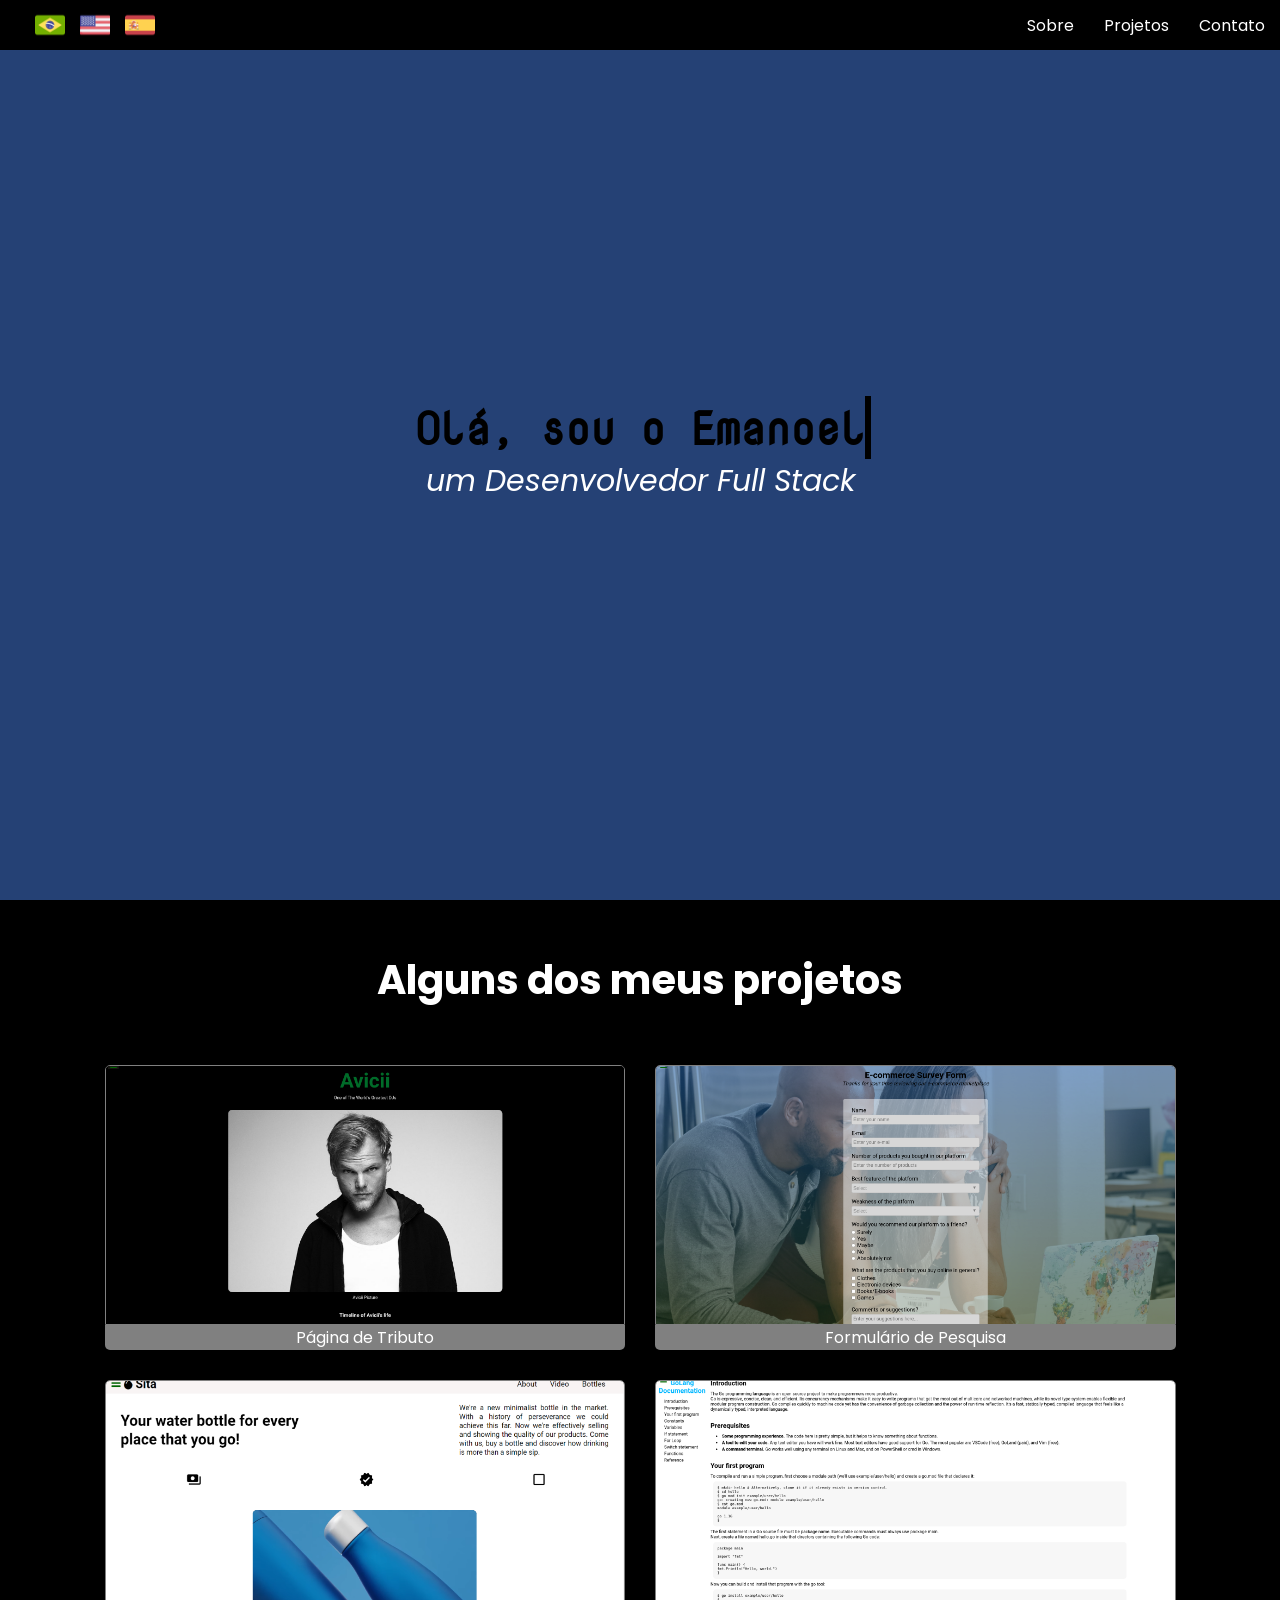
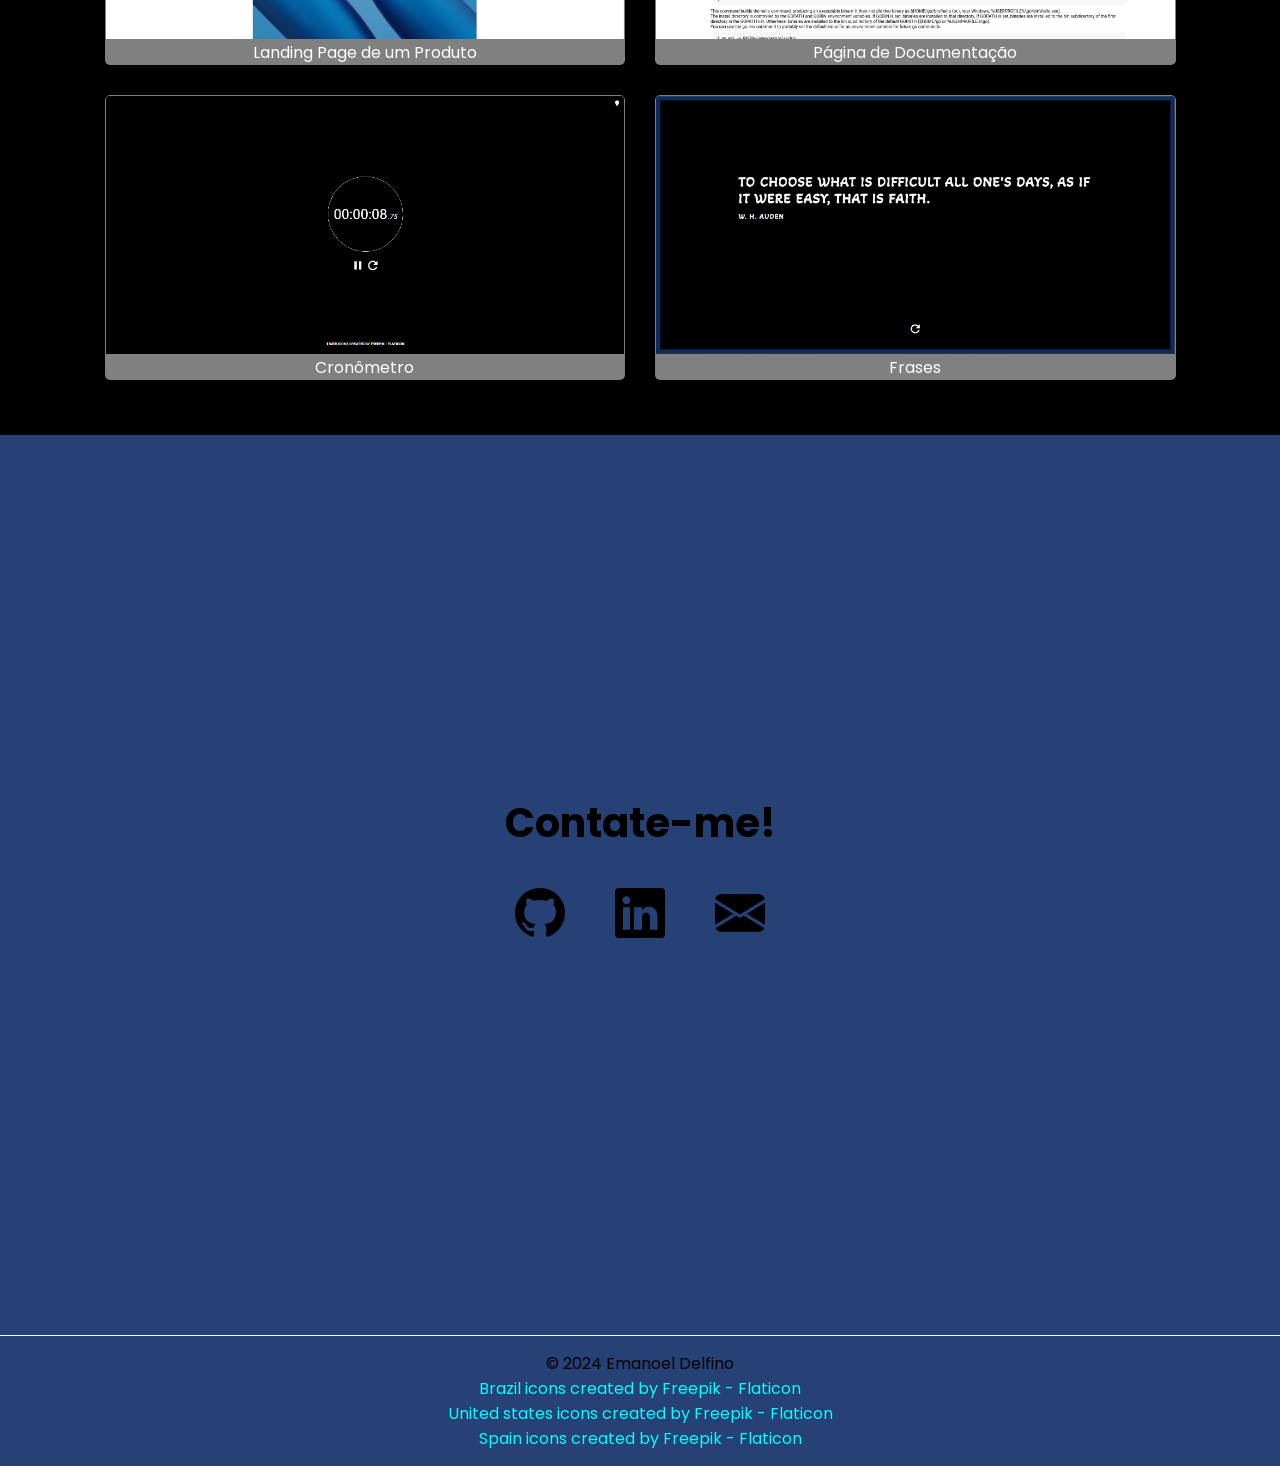
==== index.html @ acb4b8ce "feat: hamburguer menu for mobile devices" ====
<!DOCTYPE html>
<html lang="pt">
  <head>
    <meta charset="UTF-8" />
    <meta http-equiv="X-UA-Compatible" content="IE=edge" />
    <meta name="viewport" content="width=device-width, initial-scale=1.0" />
    <title>Emanoel Delfino | Desenvolvedor FullStack</title>
    <link rel="shortcut icon" href="./images/icons8-e-50.png" type="image/x-icon">
    <link rel="stylesheet" href="https://cdn.jsdelivr.net/npm/bootstrap-icons@1.8.1/font/bootstrap-icons.css">
    <link rel="stylesheet" href="./style.css" />
    <!-- Global site tag (gtag.js) - Google Analytics -->
    <script async src="https://www.googletagmanager.com/gtag/js?id=G-9L5K4QWHG5"></script>
    <script>
      window.dataLayer = window.dataLayer || [];
      function gtag(){dataLayer.push(arguments);}
      gtag('js', new Date());

      gtag('config', 'G-9L5K4QWHG5');
    </script>
  </head>
  <body>
    <header>
      <div class="languages">
        <div class="flags">
          <img src="./images/brazil.png" alt="brazilian flag" class="flag br-flag" />
          <img src="./images/united-states.png" alt="united states flag" class="flag us-flag" />
          <img src="./images/spain.png" alt="spain flag" class="flag es-flag" />
        </div>
      </div>
      <nav id="navbar">
        <div class="hamburger-menu">
          &#9776;
        </div>
        <ul class="nav-links">
          <li><a href="#about"></a></li>
          <li><a href="#projects"></a></li>
          <li><a href="#contact"></a></li>
        </ul>
      </nav>
    </header>
    <main>
      <section id="about">
        <h1></h1>
        <h2></h2>
      </section>
      <section id="projects">
        <h2 class="projects-section-header"></h2>
        <div class="projects-grid">
          <div class="project-tile">
            <a
              href="https://emanoeldelfino.github.io/avicii-tribute-page"
              target="_blank"
            >
              <img src="./images/tribute-page.png" alt="Avicii Tribute Page Project" />
              <p></p>
            </a>
          </div>
          <div class="project-tile">
            <a
              href="https://emanoeldelfino.github.io/e-commerce-survey"
              target="_blank"
            >
              <img src="./images/survey-form.png" alt="Survey Form Project" />
              <p></p>
            </a>
          </div>
          <div class="project-tile">
            <a
              href="https://emanoeldelfino.github.io/sita-landing-page"
              target="_blank"
            >
              <img
                src="./images/product-landing-page.png"
                alt="Product Landing Page Project"
              />
              <p></p>
            </a>
          </div>
          <div class="project-tile">
            <a
              href="https://emanoeldelfino.github.io/go-docs"
              target="_blank"
            >
              <img
                src="./images/documentation-page.png"
                alt="Documentation Page Project"
              />
              <p></p>
            </a>
          </div>
          <div class="project-tile">
            <a
              href="https://emanoeldelfino.github.io/stopwatch"
              target="_blank"
            >
              <img src="./images/stopwatch.png" alt="Stopwatch Project" />
              <p></p>
            </a>
          </div>
          <div class="project-tile">
            <a
              href="https://emanoeldelfino.github.io/quotes"
              target="_blank"
            >
              <img src="./images/quotes.png" alt="Quotes Project" />
              <p></p>
            </a>
          </div>
        </div>
      </section>
      <section id="contact">
        <h2></h2>
        <ul>
          <li>
            <a
              id="profile-link"
              href="https://github.com/emanoeldelfino"
              target="_blank"
              ><i class="bi bi-github"></i></a
            >
          </li>
          <li>
            <a
              href="https://www.linkedin.com/in/emanoeldelfino"
              target="_blank"
            >
            <i class="bi bi-linkedin"></i></a
            >
          </li>
          <li>
            <a href="mailto:emanoeldelfno@gmail.com">
              <i class="bi bi-envelope-fill fa"></i></a
            >
          </li>
        </ul>
      </section>
    </main>
    <footer>
      <p>&copy; 2024 Emanoel Delfino</p>
      <a href="https://www.flaticon.com/free-icons/brazil" title="brazil icons">Brazil icons created by Freepik - Flaticon</a>
      <a href="https://www.flaticon.com/free-icons/united-states" title="united states icons">United states icons created by Freepik - Flaticon</a>
      <a href="https://www.flaticon.com/free-icons/spain" title="spain icons">Spain icons created by Freepik - Flaticon</a>
    </footer>
    <script src="./app.js"></script>
  </body>
</html>
---- style.css ----
@import url('https://fonts.googleapis.com/css2?family=Nova+Mono&family=Poppins:wght@400;700&display=swap');

:root {
  --gray: rgb(37, 65, 117);
  --typewriterSpeed: 4s;
  --typewriterChars: 0;
}

* {
  margin: 0;
  padding: 0;
  box-sizing: border-box;
}

html {
  scroll-behavior: smooth;
}

body {
  font-family: 'Poppins', sans-serif;
}

a {
  text-decoration: none;
}

header {
  position: fixed;
  z-index: 999;
  width: 100%;
  height: 50px;
  display: flex;
  justify-content: space-between;
  background-color: black;
  color: white;
}

nav {
  width: 100%;
  height: 50px;
  display: flex;
  align-items: center;
  justify-content: end;
  
}

section {
  min-height: 100vh;
  display: flex;
  align-items: center;
}

footer {
  bottom: 0;
  width: 100%;
  padding: 15px 20px;
  display: flex;
  flex-direction: column;
  justify-content: center;
  align-items: center;
  background-color: var(--gray);
  border-top: 1px solid white;
}

footer p {
  text-align: center;
}

ul li {
  list-style-type: none;
}

nav ul {
  display: flex;
  height: 100%;
}

nav ul li {
  height: 100%;
  display: flex;
}

nav ul li a {
  color: rgb(255, 255, 255);
  height: 100%;
  padding: 0 15px;
  display: flex;
  align-items: center;
}

footer a {
  color: cyan;
}

.flags {
  display: flex;
  align-items: center;
  justify-content: center;
  gap: 15px;
  margin-left: 10px;
}

.flag {
  height: 15px;
  cursor: pointer;
  height: 30px;
  width: auto;
}

.flag:hover {
  filter: brightness(.6);
}

.languages {
  display: flex;
  align-items: center;
  justify-content: center;
  margin: 0 25px;
}

#about {
  height: 100vh;
}

#about, #contact {
  background-color: var(--gray);
}

#projects {
  background-color: black;
  display: flex;
  flex-direction: column;
  align-items: center;
  padding: 50px 15px;
}

#about {
  display: flex;
  justify-content: center;
  flex-direction: column;
}

#about h1 {
  font-family: 'Nova Mono', monospace;
  position: relative;
  font-size: 45px;
  width: max-content;
}

#about h1::before, #about h1::after {
  content: '';
  position: absolute;
  top: 0;
  right: 0;
  bottom: 0;
  left: 0;
}

h1::before {
  background: var(--gray);
  animation: typewriter var(--typewriterSpeed) steps(var(--typewriterChars)) 1s forwards;
}

h1::after {
  width: .125em;
  background: black;
  animation: typewriter var(--typewriterSpeed) steps(var(--typewriterChars)) 1s forwards, blink 750ms steps(var(--typewriterChars)) infinite;
}

#about h2 {
  font-size: 30px;
  color: rgb(255, 255, 255);
  font-style: italic;
  font-weight: 400;
  opacity: 0;
  transform: translateY(3rem);
  animation: fadeInUp 2s ease calc(var(--typewriterSpeed) + 2s) forwards;
}

@keyframes typewriter {
  to {
    left: 100%;
  }
}

@keyframes blink {
  25% {
    opacity: 0.5;
  }

  50% {
    opacity: 0;
  }

  75% {
    opacity: 0.5;
  }
}

@keyframes fadeInUp {
  to {
    opacity: 1;
    transform: translateY(0);
  }
}

.projects-section-header {
  color: white;
  margin-bottom: 50px;
}

.projects-section-header::before {
  content: '';
  width: 1000px;
  height: 50px;
  background-color: white;
  border-radius: 50%;
  position: relative;
  top: -25px;
}

nav#navbar ul li:hover {
  text-shadow:
    0 0 7px #fff,
    0 0 10px #fff,
    0 0 21px #fff;
  background-color: gray;
}

#contact ul {
  display: flex;
  flex-direction: row;
}

#contact ul li a i {
  font-size: 50px;
}

#contact ul li a:hover {
  color: white;
}

.projects-section-header, #contact h2 {
  font-size: 40px;
  text-align: center;
}

section#contact {
  display: flex;
  flex-direction: column;
  align-items: center;
  justify-content: center;
  padding: 65px 15px;
}

#contact ul li {
  margin: 25px;
}

#contact ul li a {
  color: black;
  display: flex;
  align-items: center;
  gap: 15px;
  font-size: 20px;
  transition: all 250ms ease-in-out;
}

.project-tile {
  border-radius: 5px;
  margin: 5px;
}

.project-tile a {
  text-decoration: none;
  color: white;
  display: flex;
  flex-direction: column;
}

.project-tile p {
  text-align: center;
  background-color: gray;
  border-radius: 0 0 5px 5px;
}

.project-tile a img {
  width: 500px;
  height: 260px;
  object-fit: cover;
  border: 1px solid gray;
  border-radius: 5px 5px 0 0;
}

.projects-grid {
  display: grid;
  grid-template-columns: 1fr 1fr 1fr;
  grid-gap: 20px;
}

.bi {
  font-size: 30px;
}

.hamburger-menu {
  font-size: 25px;
  cursor: pointer;
  color: white;
  padding: 15px;
  display: none;
}

@media (max-width: 1600px) {
  .projects-grid {
    grid-template-columns: 1fr 1fr;
  }

  #projects {
    height: 100%;
  }

  .project-tile a img {
    width: inherit;
  }
}

@media (max-width: 1150px) {
  .projects-grid {
    grid-template-columns: 1fr;
  }

  .project-tile {
    width: 450px;
  }
}

@media (max-width: 500px) {
  #about h1 {
    font-size: 30px;
  }

  #about h2, .projects-section-header, #contact h2 {
    font-size: 25px;
  }

  .projects-section-header {
    margin-bottom: 50px;
  }

  .project-tile {
    width: 300px;
  }

  .project-tile a img {
    height: 200px;
  }

  .hamburger-menu {
    display: block;
  }

  .nav-links {
    display: none;
  }

  nav ul {
    margin-top: 100px;
    position: absolute;
    flex-direction: column;
  }

  nav ul li {
    background-color: black;
    width: 100vw;
    display: flex;
    justify-content: center;
    padding: 10px 0;
  }

  nav#navbar {
    display: flex;
  }
}

@media (max-width: 325px) {
  ul li a {
    font-size: 15px;
  }

  #about h1 {
    font-size: 20px;
  }

  #about h2, .projects-section-header, #contact h2 {
    font-size: 15px;
  }

  .project-tile {
    width: 225px;
  }

  .project-tile a img {
    height: 200px;
  }
}
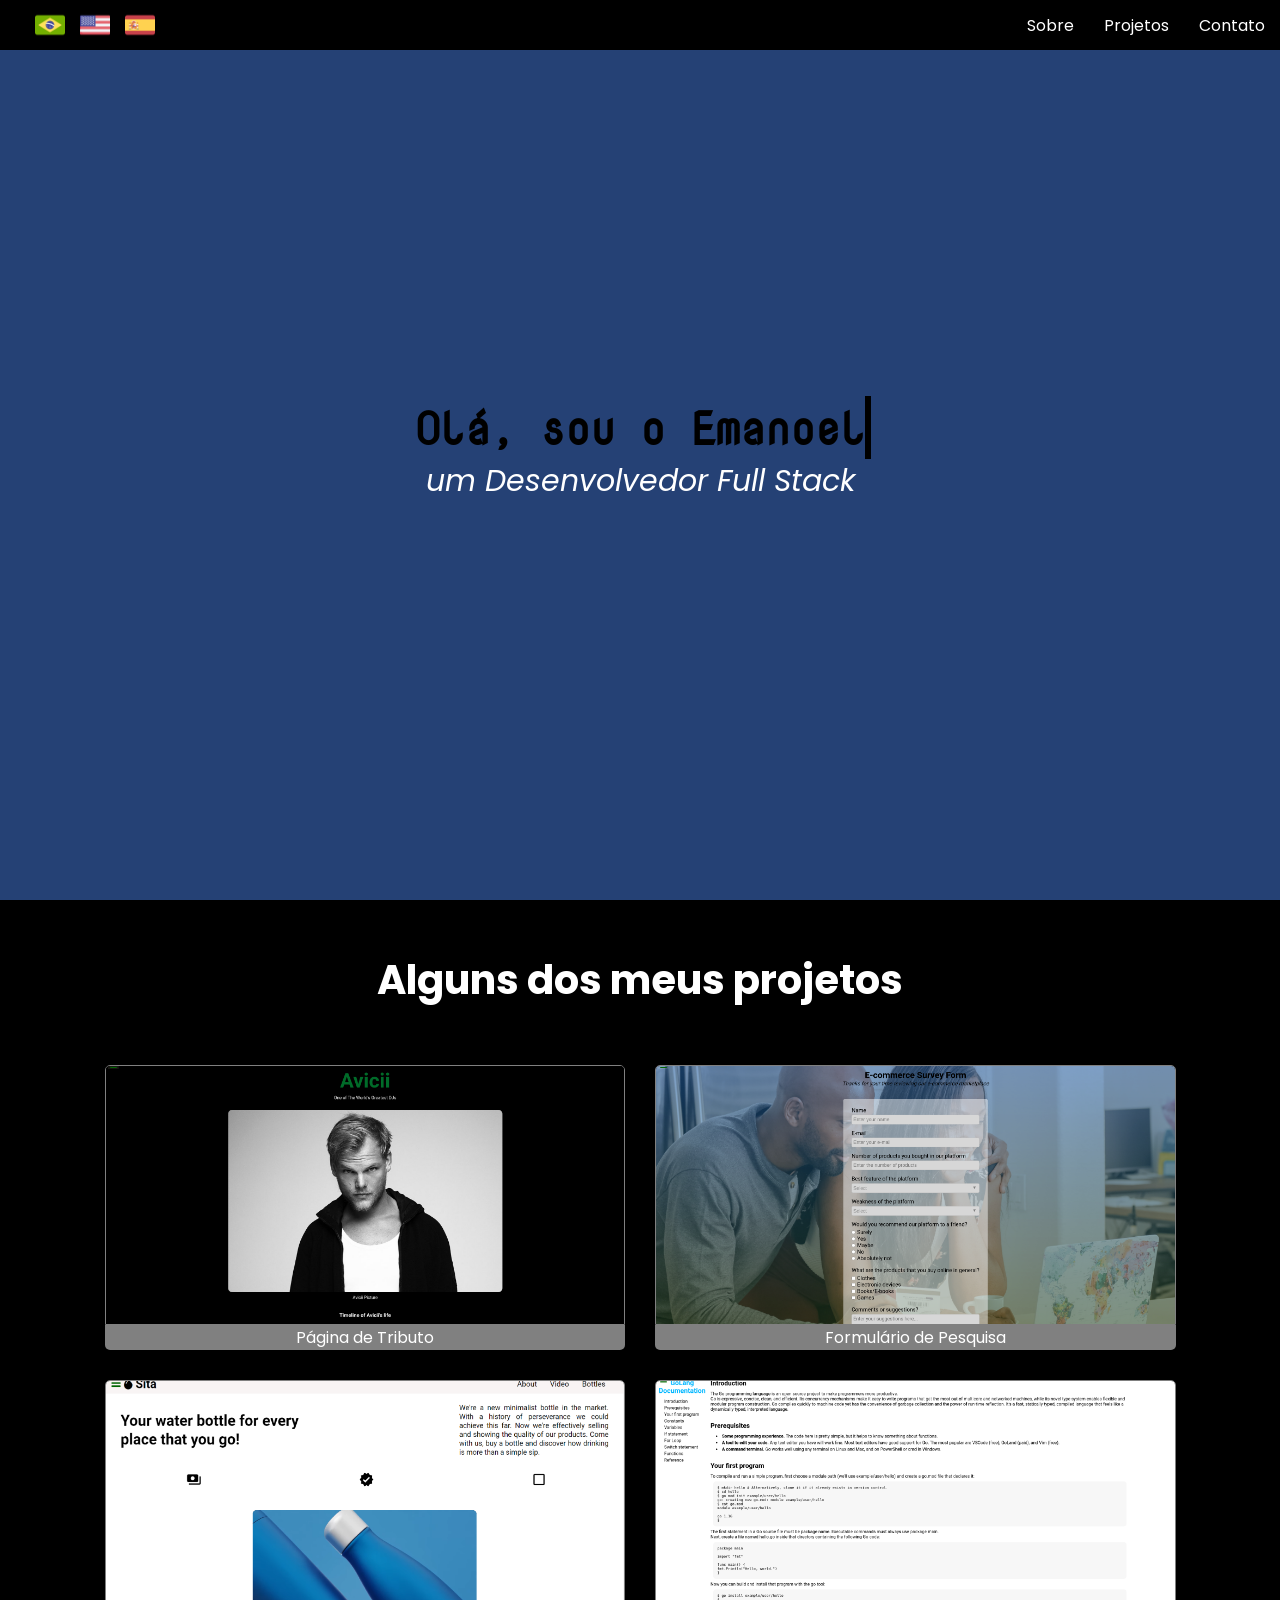
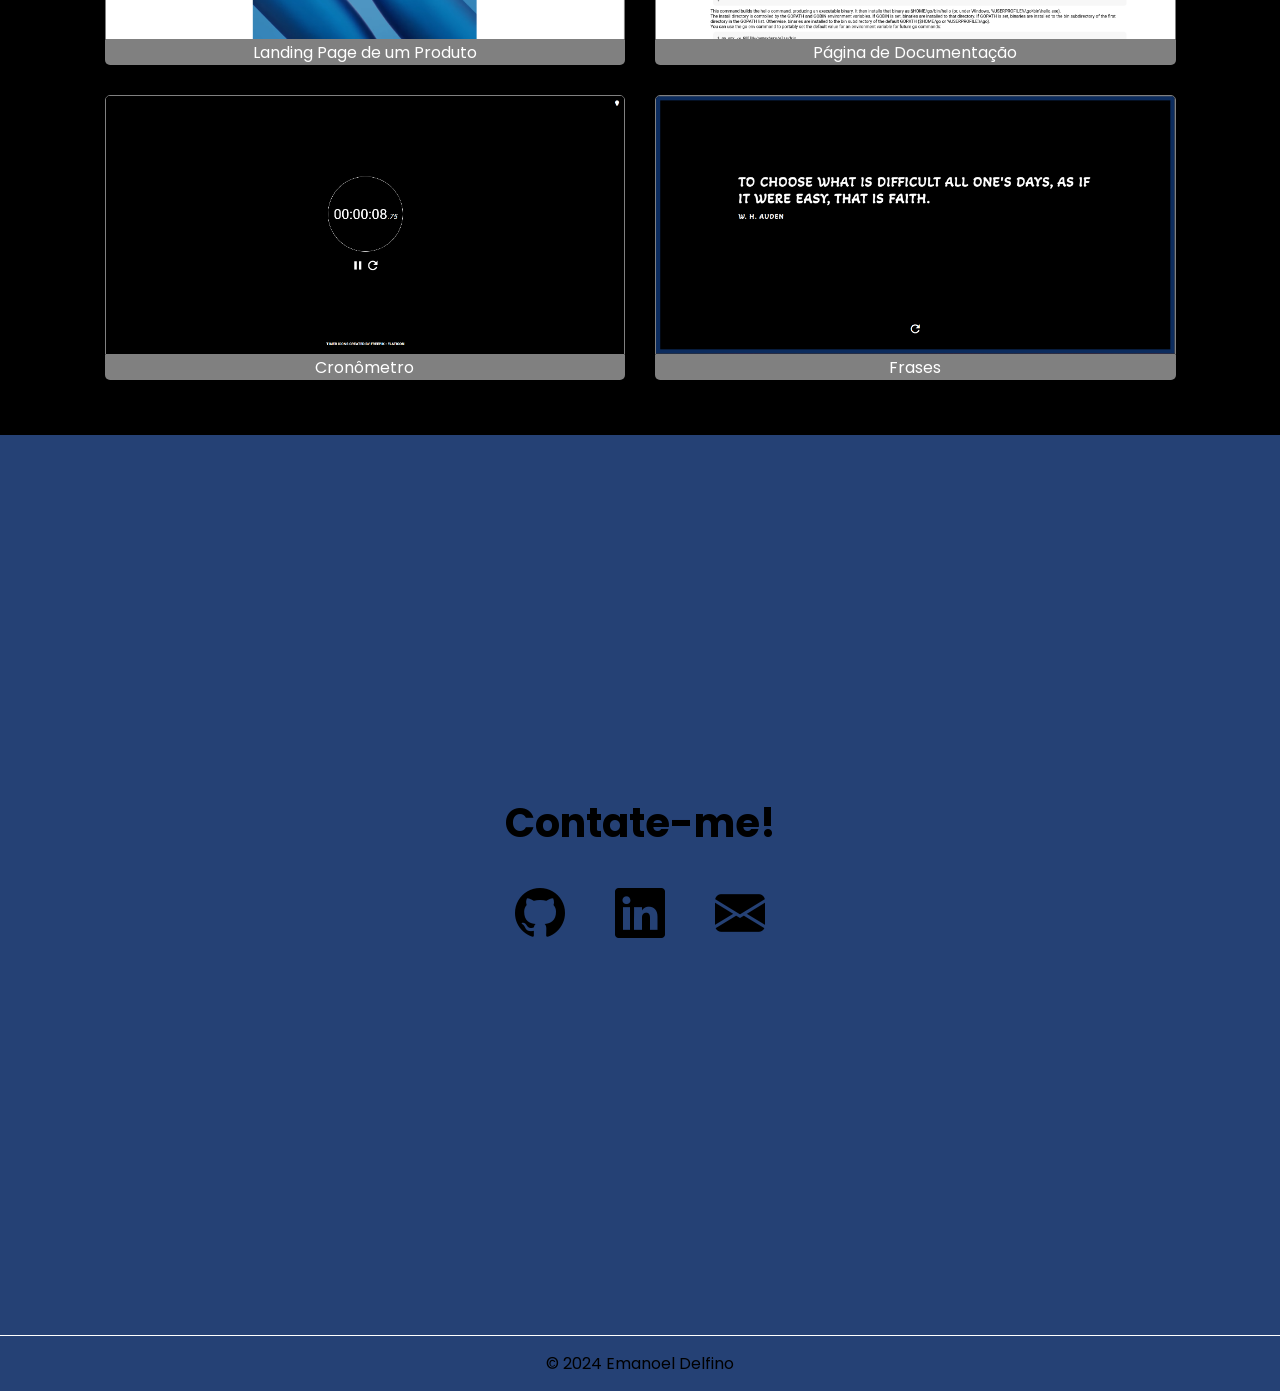
==== commit 6a3bd4e7: "feat: simplificando configuracao dos idiomas e usando hash location para entrar com idioma pre defin" ====
--- a/index.html
+++ b/index.html
@@ -4,7 +4,7 @@
     <meta charset="UTF-8" />
     <meta http-equiv="X-UA-Compatible" content="IE=edge" />
     <meta name="viewport" content="width=device-width, initial-scale=1.0" />
-    <title>Emanoel Delfino | Desenvolvedor FullStack</title>
+    <title>Emanoel Delfino | Desenvolvedor Full Stack</title>
     <link rel="shortcut icon" href="./images/icons8-e-50.png" type="image/x-icon">
     <link rel="stylesheet" href="https://cdn.jsdelivr.net/npm/bootstrap-icons@1.8.1/font/bootstrap-icons.css">
     <link rel="stylesheet" href="./style.css" />
@@ -137,9 +137,9 @@
     </main>
     <footer>
       <p>&copy; 2024 Emanoel Delfino</p>
-      <a href="https://www.flaticon.com/free-icons/brazil" title="brazil icons">Brazil icons created by Freepik - Flaticon</a>
+      <!-- <a href="https://www.flaticon.com/free-icons/brazil" title="brazil icons">Brazil icons created by Freepik - Flaticon</a>
       <a href="https://www.flaticon.com/free-icons/united-states" title="united states icons">United states icons created by Freepik - Flaticon</a>
-      <a href="https://www.flaticon.com/free-icons/spain" title="spain icons">Spain icons created by Freepik - Flaticon</a>
+      <a href="https://www.flaticon.com/free-icons/spain" title="spain icons">Spain icons created by Freepik - Flaticon</a> -->
     </footer>
     <script src="./app.js"></script>
   </body>
--- a/style.css
+++ b/style.css
@@ -369,12 +369,11 @@
     flex-direction: column;
   }
 
-  nav ul li {
+  nav ul li a {
     background-color: black;
-    width: 100vw;
     display: flex;
     justify-content: center;
-    padding: 10px 0;
+    width: 100vw;
   }
 
   nav#navbar {
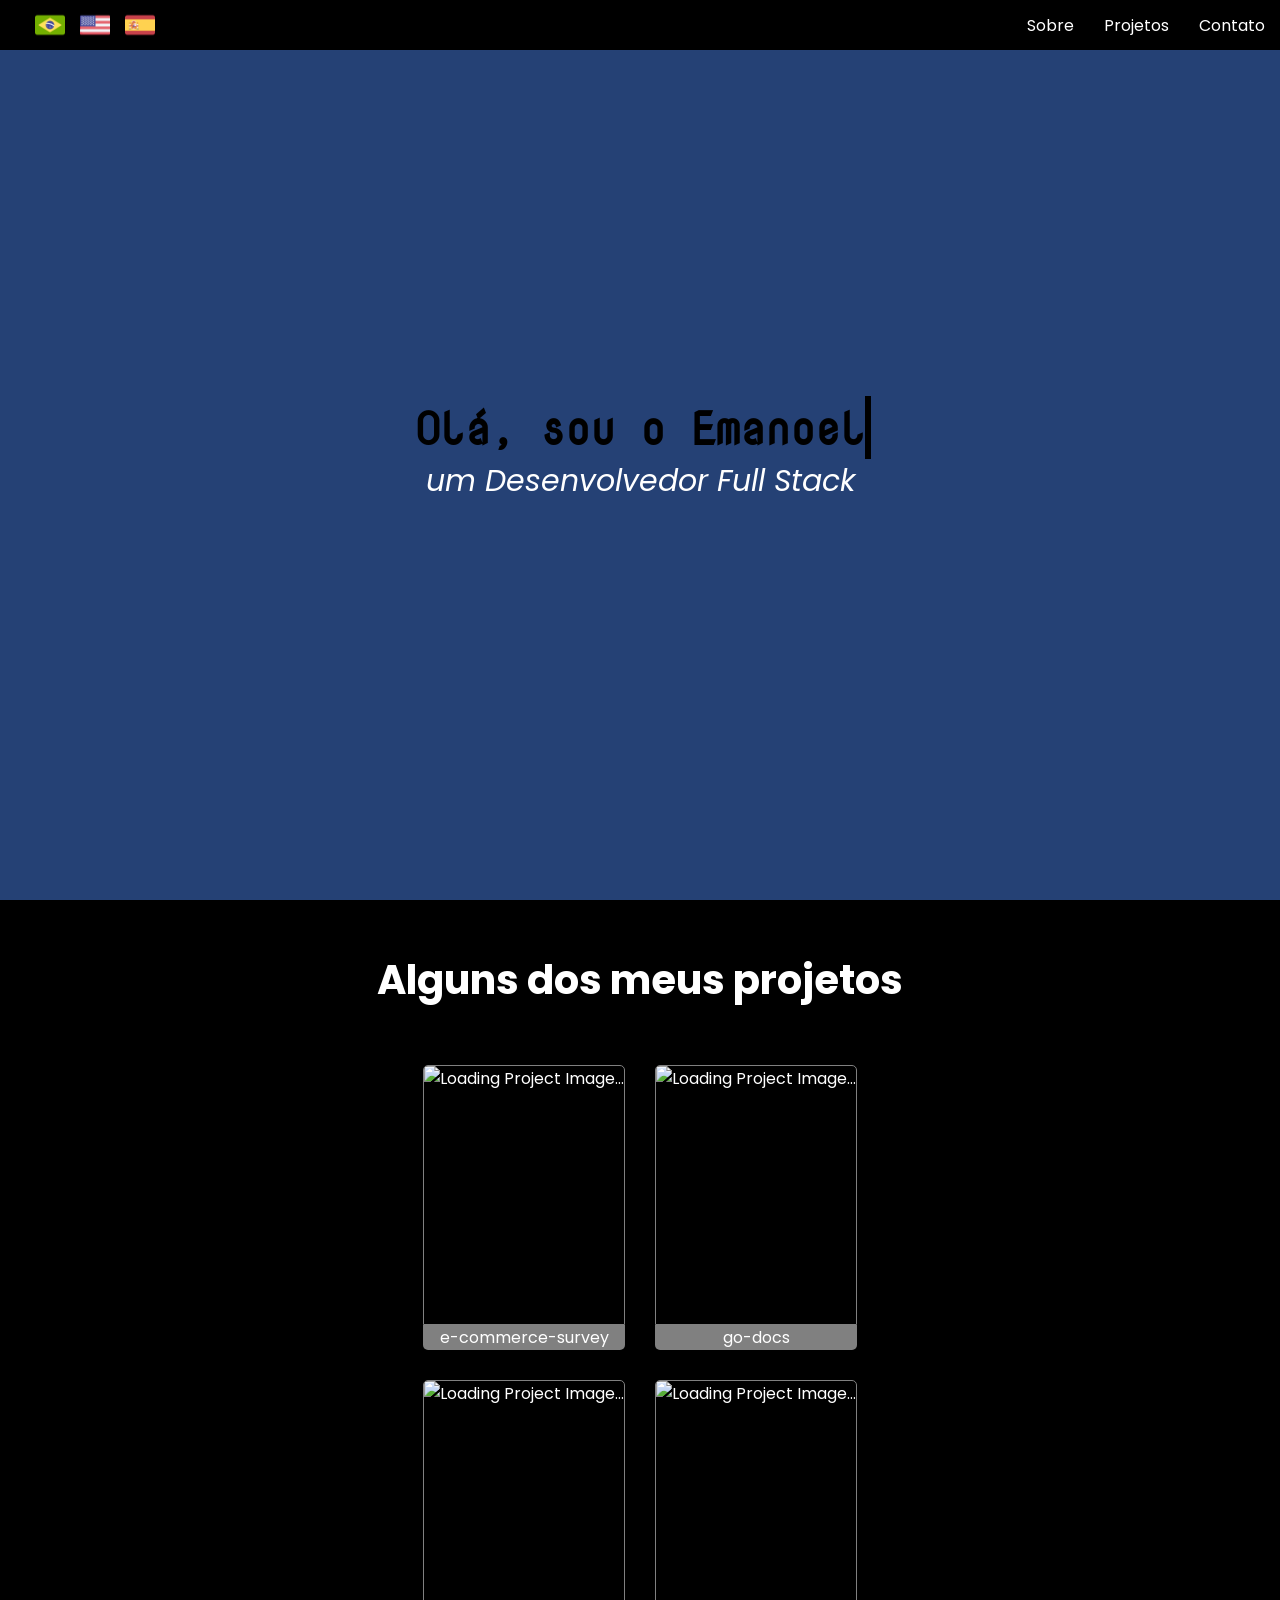
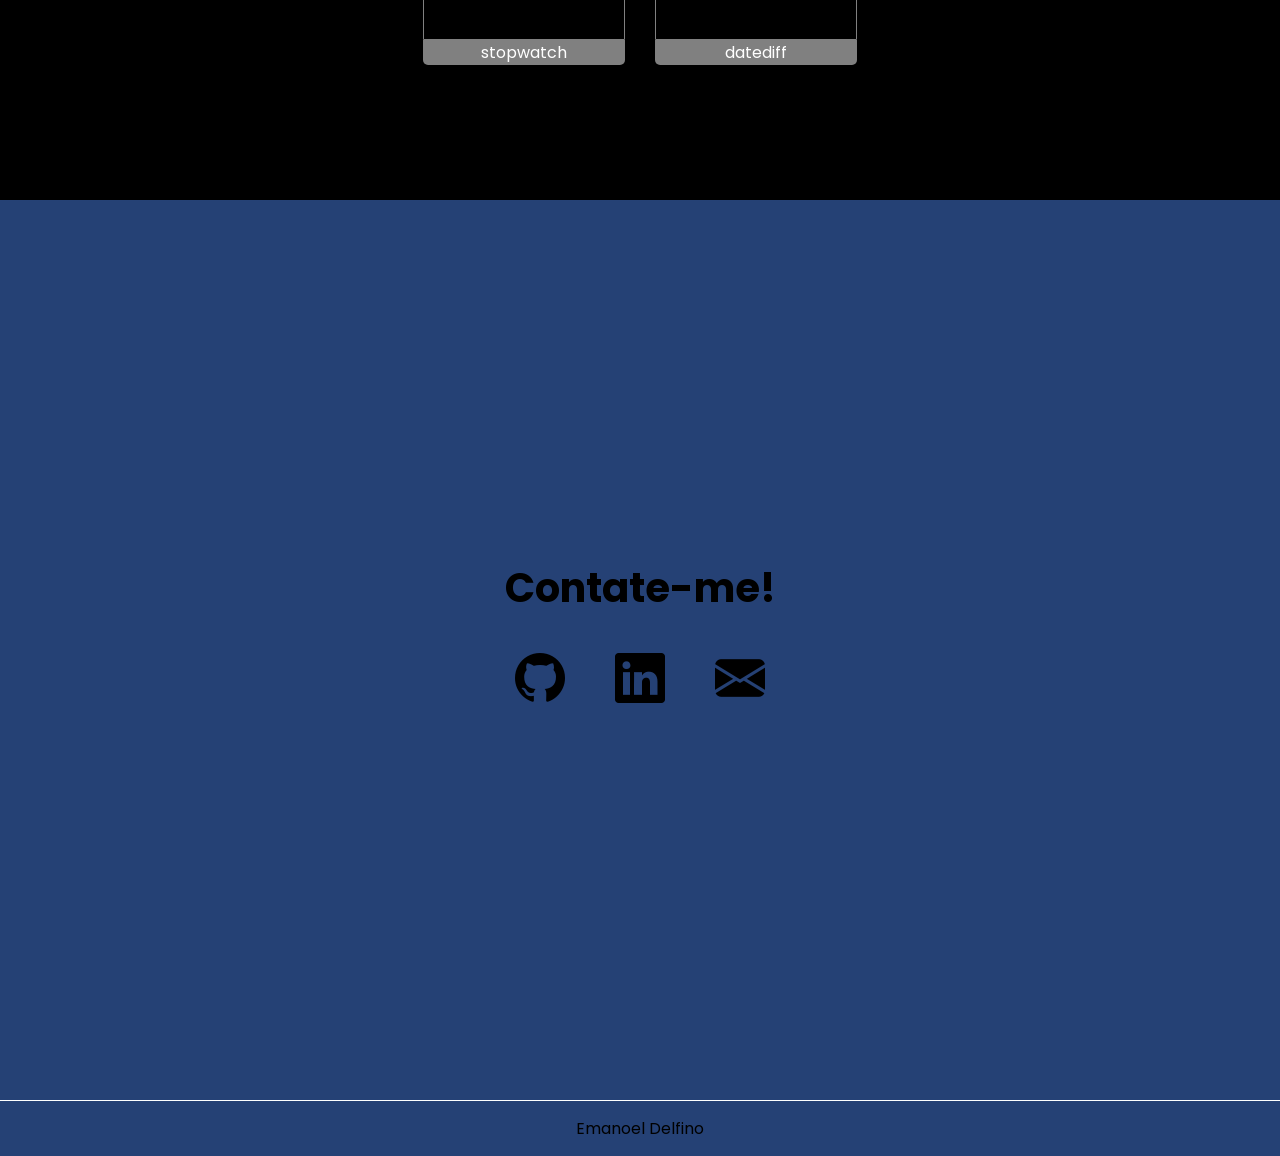
==== commit 59e7995e: "feat: dynamically fetch project metadata and clean up UI - Update app.js to fetch project HTML and p" ====
--- a/index.html
+++ b/index.html
@@ -1,146 +1,66 @@
 <!DOCTYPE html>
 <html lang="pt">
-  <head>
-    <meta charset="UTF-8" />
-    <meta http-equiv="X-UA-Compatible" content="IE=edge" />
-    <meta name="viewport" content="width=device-width, initial-scale=1.0" />
-    <title>Emanoel Delfino | Desenvolvedor Full Stack</title>
-    <link rel="shortcut icon" href="./images/icons8-e-50.png" type="image/x-icon">
-    <link rel="stylesheet" href="https://cdn.jsdelivr.net/npm/bootstrap-icons@1.8.1/font/bootstrap-icons.css">
-    <link rel="stylesheet" href="./style.css" />
-    <!-- Global site tag (gtag.js) - Google Analytics -->
-    <script async src="https://www.googletagmanager.com/gtag/js?id=G-9L5K4QWHG5"></script>
-    <script>
-      window.dataLayer = window.dataLayer || [];
-      function gtag(){dataLayer.push(arguments);}
-      gtag('js', new Date());
 
-      gtag('config', 'G-9L5K4QWHG5');
-    </script>
-  </head>
-  <body>
-    <header>
-      <div class="languages">
-        <div class="flags">
-          <img src="./images/brazil.png" alt="brazilian flag" class="flag br-flag" />
-          <img src="./images/united-states.png" alt="united states flag" class="flag us-flag" />
-          <img src="./images/spain.png" alt="spain flag" class="flag es-flag" />
-        </div>
+<head>
+  <meta charset="UTF-8" />
+  <meta http-equiv="X-UA-Compatible" content="IE=edge" />
+  <meta name="viewport" content="width=device-width, initial-scale=1.0" />
+  <title>Emanoel Delfino | Desenvolvedor Full Stack</title>
+  <link rel="shortcut icon" href="./images/icons8-e-50.png" type="image/x-icon">
+  <link rel="stylesheet" href="https://cdn.jsdelivr.net/npm/bootstrap-icons@1.8.1/font/bootstrap-icons.css">
+  <link rel="stylesheet" href="./style.css" />
+</head>
+
+<body>
+  <header>
+    <div class="languages">
+      <div class="flags">
+        <img src="./images/brazil.png" alt="brazilian flag" class="flag br-flag" />
+        <img src="./images/united-states.png" alt="united states flag" class="flag us-flag" />
+        <img src="./images/spain.png" alt="spain flag" class="flag es-flag" />
       </div>
-      <nav id="navbar">
-        <div class="hamburger-menu">
-          &#9776;
-        </div>
-        <ul class="nav-links">
-          <li><a href="#about"></a></li>
-          <li><a href="#projects"></a></li>
-          <li><a href="#contact"></a></li>
-        </ul>
-      </nav>
-    </header>
-    <main>
-      <section id="about">
-        <h1></h1>
-        <h2></h2>
-      </section>
-      <section id="projects">
-        <h2 class="projects-section-header"></h2>
-        <div class="projects-grid">
-          <div class="project-tile">
-            <a
-              href="https://emanoeldelfino.github.io/avicii-tribute-page"
-              target="_blank"
-            >
-              <img src="./images/tribute-page.png" alt="Avicii Tribute Page Project" />
-              <p></p>
-            </a>
-          </div>
-          <div class="project-tile">
-            <a
-              href="https://emanoeldelfino.github.io/e-commerce-survey"
-              target="_blank"
-            >
-              <img src="./images/survey-form.png" alt="Survey Form Project" />
-              <p></p>
-            </a>
-          </div>
-          <div class="project-tile">
-            <a
-              href="https://emanoeldelfino.github.io/sita-landing-page"
-              target="_blank"
-            >
-              <img
-                src="./images/product-landing-page.png"
-                alt="Product Landing Page Project"
-              />
-              <p></p>
-            </a>
-          </div>
-          <div class="project-tile">
-            <a
-              href="https://emanoeldelfino.github.io/go-docs"
-              target="_blank"
-            >
-              <img
-                src="./images/documentation-page.png"
-                alt="Documentation Page Project"
-              />
-              <p></p>
-            </a>
-          </div>
-          <div class="project-tile">
-            <a
-              href="https://emanoeldelfino.github.io/stopwatch"
-              target="_blank"
-            >
-              <img src="./images/stopwatch.png" alt="Stopwatch Project" />
-              <p></p>
-            </a>
-          </div>
-          <div class="project-tile">
-            <a
-              href="https://emanoeldelfino.github.io/quotes"
-              target="_blank"
-            >
-              <img src="./images/quotes.png" alt="Quotes Project" />
-              <p></p>
-            </a>
-          </div>
-        </div>
-      </section>
-      <section id="contact">
-        <h2></h2>
-        <ul>
-          <li>
-            <a
-              id="profile-link"
-              href="https://github.com/emanoeldelfino"
-              target="_blank"
-              ><i class="bi bi-github"></i></a
-            >
-          </li>
-          <li>
-            <a
-              href="https://www.linkedin.com/in/emanoeldelfino"
-              target="_blank"
-            >
-            <i class="bi bi-linkedin"></i></a
-            >
-          </li>
-          <li>
-            <a href="mailto:emanoeldelfno@gmail.com">
-              <i class="bi bi-envelope-fill fa"></i></a
-            >
-          </li>
-        </ul>
-      </section>
-    </main>
-    <footer>
-      <p>&copy; 2024 Emanoel Delfino</p>
-      <!-- <a href="https://www.flaticon.com/free-icons/brazil" title="brazil icons">Brazil icons created by Freepik - Flaticon</a>
-      <a href="https://www.flaticon.com/free-icons/united-states" title="united states icons">United states icons created by Freepik - Flaticon</a>
-      <a href="https://www.flaticon.com/free-icons/spain" title="spain icons">Spain icons created by Freepik - Flaticon</a> -->
-    </footer>
+    </div>
+    <nav id="navbar">
+      <div class="hamburger-menu">
+        &#9776;
+      </div>
+      <ul class="nav-links">
+        <li><a href="#about"></a></li>
+        <li><a href="#projects"></a></li>
+        <li><a href="#contact"></a></li>
+      </ul>
+    </nav>
+  </header>
+  <main>
+    <section id="about">
+      <h1></h1>
+      <h2></h2>
+    </section>
+    <section id="projects">
+      <h2 class="projects-section-header"></h2>
+      <div class="projects-grid">
+      </div>
+    </section>
+    <section id="contact">
+      <h2></h2>
+      <ul>
+        <li>
+          <a id="profile-link" href="https://github.com/emanoeldelfino" target="_blank"><i class="bi bi-github"></i></a>
+        </li>
+        <li>
+          <a href="https://www.linkedin.com/in/emanoeldelfino" target="_blank">
+            <i class="bi bi-linkedin"></i></a>
+        </li>
+        <li>
+          <a href="mailto:emanoeldelfno@gmail.com">
+            <i class="bi bi-envelope-fill fa"></i></a>
+        </li>
+      </ul>
+    </section>
+  </main>
+  <footer>
+    <p>Emanoel Delfino</p>
     <script src="./app.js"></script>
-  </body>
-</html>
+</body>
+
+</html>
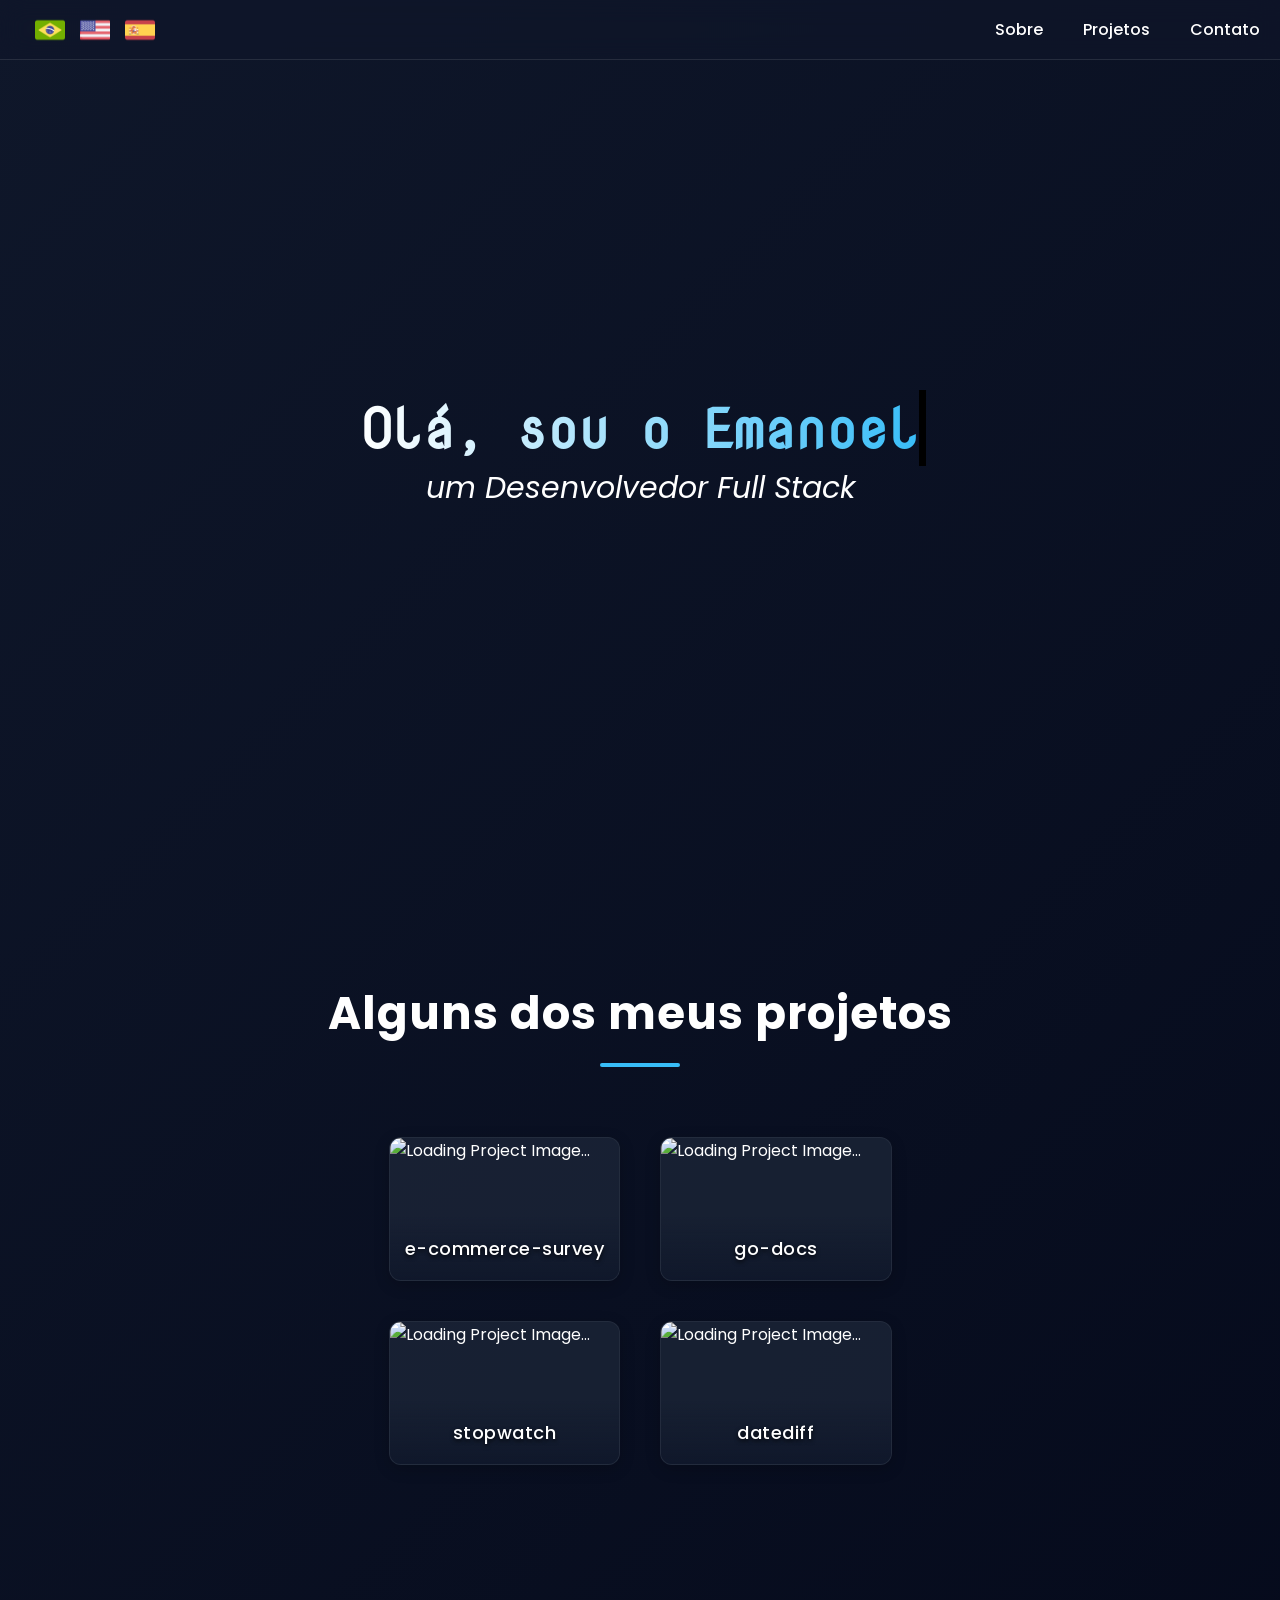
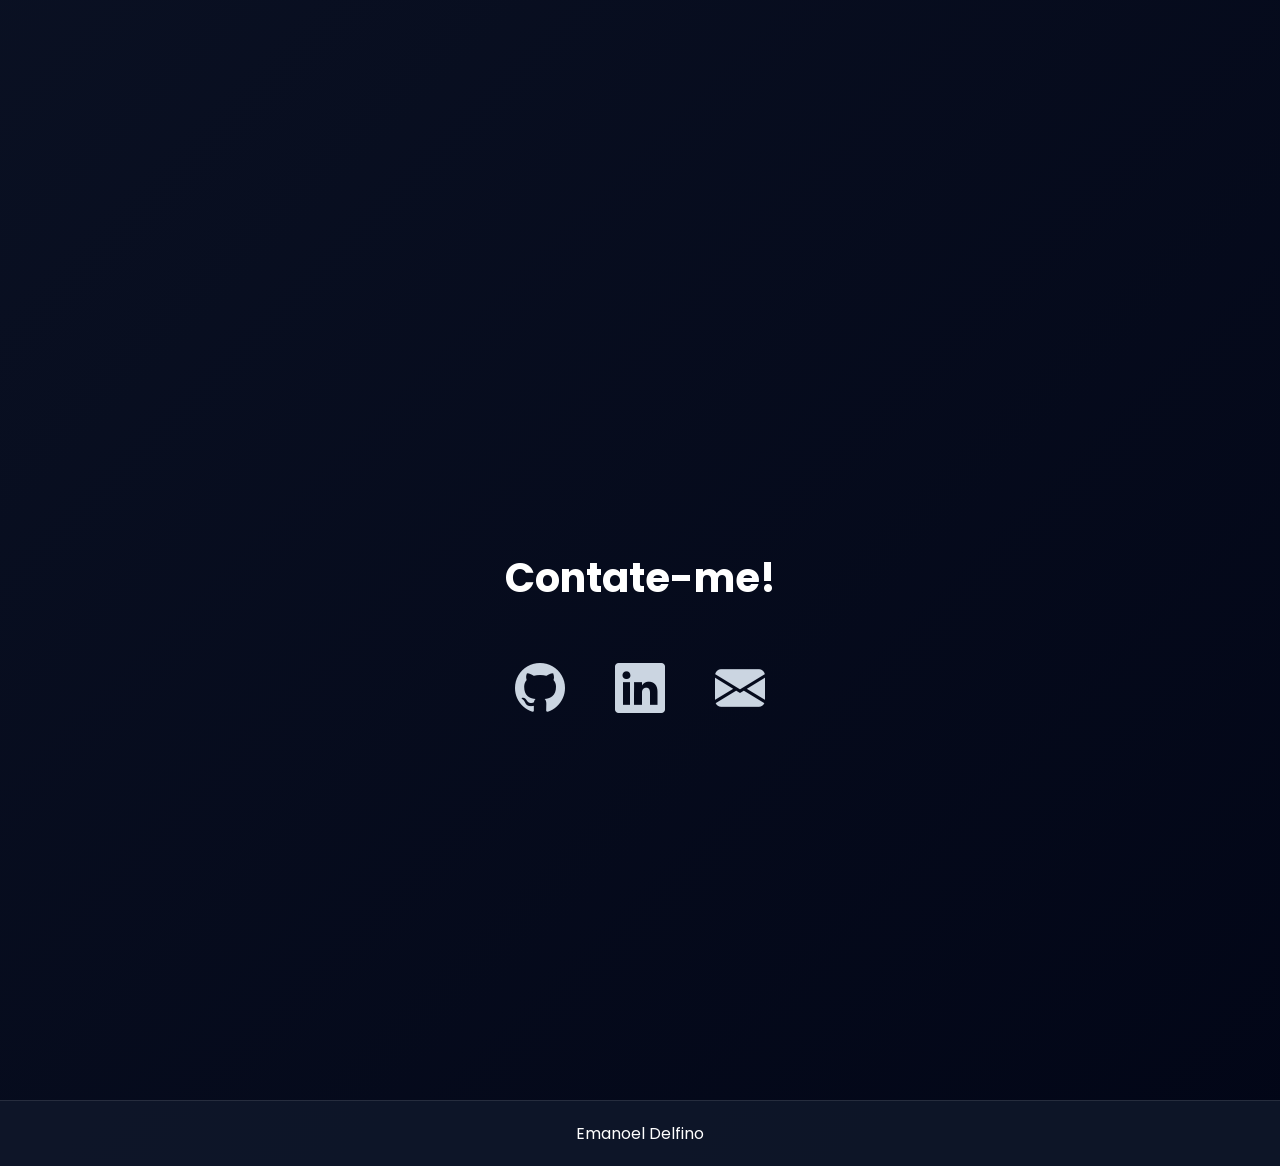
==== commit 751e197c: "fix: update contact email address" ====
--- a/index.html
+++ b/index.html
@@ -52,7 +52,7 @@
             <i class="bi bi-linkedin"></i></a>
         </li>
         <li>
-          <a href="mailto:emanoeldelfno@gmail.com">
+          <a href="mailto:emanoeldasilvadelfino@gmail.com">
             <i class="bi bi-envelope-fill fa"></i></a>
         </li>
       </ul>
--- a/style.css
+++ b/style.css
@@ -1,7 +1,10 @@
 @import url('https://fonts.googleapis.com/css2?family=Nova+Mono&family=Poppins:wght@400;700&display=swap');
 
 :root {
-  --gray: rgb(37, 65, 117);
+  --gray: #1e293b;
+  --bg-gradient: linear-gradient(135deg, #0f172a 0%, #020617 100%);
+  --accent-color: #38bdf8;
+  --card-bg: rgba(30, 41, 59, 0.7);
   --typewriterSpeed: 4s;
   --typewriterChars: 0;
 }
@@ -18,6 +21,9 @@
 
 body {
   font-family: 'Poppins', sans-serif;
+  background: var(--bg-gradient);
+  color: white;
+  min-height: 100vh;
 }
 
 a {
@@ -28,20 +34,24 @@
   position: fixed;
   z-index: 999;
   width: 100%;
-  height: 50px;
+  height: 60px;
   display: flex;
   justify-content: space-between;
-  background-color: black;
+  align-items: center;
+  background: rgba(15, 23, 42, 0.6);
+  backdrop-filter: blur(12px);
+  -webkit-backdrop-filter: blur(12px);
+  border-bottom: 1px solid rgba(255, 255, 255, 0.1);
   color: white;
+  transition: all 0.3s ease;
 }
 
 nav {
   width: 100%;
-  height: 50px;
-  display: flex;
-  align-items: center;
-  justify-content: end;
-  
+  height: 100%;
+  display: flex;
+  align-items: center;
+  justify-content: flex-end;
 }
 
 section {
@@ -51,15 +61,14 @@
 }
 
 footer {
-  bottom: 0;
   width: 100%;
-  padding: 15px 20px;
+  padding: 20px 20px;
   display: flex;
   flex-direction: column;
   justify-content: center;
   align-items: center;
-  background-color: var(--gray);
-  border-top: 1px solid white;
+  background: rgba(15, 23, 42, 0.9);
+  border-top: 1px solid rgba(255, 255, 255, 0.1);
 }
 
 footer p {
@@ -83,9 +92,32 @@
 nav ul li a {
   color: rgb(255, 255, 255);
   height: 100%;
-  padding: 0 15px;
-  display: flex;
-  align-items: center;
+  padding: 0 20px;
+  display: flex;
+  align-items: center;
+  font-weight: 500;
+  transition: color 0.3s ease;
+  position: relative;
+}
+
+nav ul li a::after {
+  content: '';
+  position: absolute;
+  width: 0%;
+  height: 2px;
+  bottom: 15px;
+  left: 50%;
+  transform: translateX(-50%);
+  background-color: var(--accent-color);
+  transition: width 0.3s ease;
+}
+
+nav ul li a:hover {
+  color: var(--accent-color);
+}
+
+nav ul li a:hover::after {
+  width: 60%;
 }
 
 footer a {
@@ -120,34 +152,39 @@
 
 #about {
   height: 100vh;
-}
-
-#about, #contact {
-  background-color: var(--gray);
-}
-
-#projects {
-  background-color: black;
-  display: flex;
-  flex-direction: column;
-  align-items: center;
-  padding: 50px 15px;
-}
-
-#about {
   display: flex;
   justify-content: center;
   flex-direction: column;
+  align-items: center;
+  text-align: center;
+}
+
+#about,
+#contact,
+#projects {
+  background: transparent;
+}
+
+#projects {
+  display: flex;
+  flex-direction: column;
+  align-items: center;
+  padding: 80px 15px;
 }
 
 #about h1 {
   font-family: 'Nova Mono', monospace;
   position: relative;
-  font-size: 45px;
+  font-size: 55px;
   width: max-content;
-}
-
-#about h1::before, #about h1::after {
+  background: linear-gradient(90deg, #fff 0%, var(--accent-color) 100%);
+  -webkit-background-clip: text;
+  background-clip: text;
+  -webkit-text-fill-color: transparent;
+}
+
+#about h1::before,
+#about h1::after {
   content: '';
   position: absolute;
   top: 0;
@@ -206,25 +243,21 @@
 
 .projects-section-header {
   color: white;
-  margin-bottom: 50px;
-}
-
-.projects-section-header::before {
+  margin-bottom: 60px;
+  font-size: 45px;
+  text-align: center;
+  font-weight: 700;
+  letter-spacing: 1px;
+}
+
+.projects-section-header::after {
   content: '';
-  width: 1000px;
-  height: 50px;
-  background-color: white;
-  border-radius: 50%;
-  position: relative;
-  top: -25px;
-}
-
-nav#navbar ul li:hover {
-  text-shadow:
-    0 0 7px #fff,
-    0 0 10px #fff,
-    0 0 21px #fff;
-  background-color: gray;
+  display: block;
+  width: 80px;
+  height: 4px;
+  background: var(--accent-color);
+  margin: 15px auto 0;
+  border-radius: 2px;
 }
 
 #contact ul {
@@ -234,15 +267,19 @@
 
 #contact ul li a i {
   font-size: 50px;
-}
-
-#contact ul li a:hover {
-  color: white;
-}
-
-.projects-section-header, #contact h2 {
+  transition: transform 0.3s ease, color 0.3s ease, filter 0.3s ease;
+}
+
+#contact ul li a:hover i {
+  color: var(--accent-color);
+  transform: translateY(-5px) scale(1.1);
+  filter: drop-shadow(0 0 15px rgba(56, 189, 248, 0.4));
+}
+
+#contact h2 {
   font-size: 40px;
   text-align: center;
+  margin-bottom: 20px;
 }
 
 section#contact {
@@ -258,7 +295,7 @@
 }
 
 #contact ul li a {
-  color: black;
+  color: #e2e8f0;
   display: flex;
   align-items: center;
   gap: 15px;
@@ -267,8 +304,19 @@
 }
 
 .project-tile {
-  border-radius: 5px;
-  margin: 5px;
+  border-radius: 12px;
+  margin: 10px;
+  background: var(--card-bg);
+  box-shadow: 0 4px 15px rgba(0, 0, 0, 0.2);
+  border: 1px solid rgba(255, 255, 255, 0.05);
+  overflow: hidden;
+  transition: transform 0.3s cubic-bezier(0.175, 0.885, 0.32, 1.275), box-shadow 0.3s ease;
+}
+
+.project-tile:hover {
+  transform: translateY(-8px);
+  box-shadow: 0 15px 35px rgba(0, 0, 0, 0.4);
+  border-color: rgba(255, 255, 255, 0.1);
 }
 
 .project-tile a {
@@ -276,20 +324,31 @@
   color: white;
   display: flex;
   flex-direction: column;
+  height: 100%;
 }
 
 .project-tile p {
   text-align: center;
-  background-color: gray;
-  border-radius: 0 0 5px 5px;
+  padding: 18px 15px;
+  font-weight: 500;
+  font-size: 18px;
+  letter-spacing: 0.5px;
+  background: linear-gradient(to top, rgba(15, 23, 42, 0.9), transparent);
+  margin-top: -50px;
+  position: relative;
+  z-index: 10;
+  text-shadow: 0 2px 4px rgba(0, 0, 0, 0.8);
 }
 
 .project-tile a img {
-  width: 500px;
-  height: 260px;
+  width: 100%;
+  aspect-ratio: 16/9;
   object-fit: cover;
-  border: 1px solid gray;
-  border-radius: 5px 5px 0 0;
+  transition: transform 0.5s ease;
+}
+
+.project-tile:hover a img {
+  transform: scale(1.05);
 }
 
 .projects-grid {
@@ -300,6 +359,7 @@
 
 .bi {
   font-size: 30px;
+  color: #cbd5e1;
 }
 
 .hamburger-menu {
@@ -339,7 +399,9 @@
     font-size: 30px;
   }
 
-  #about h2, .projects-section-header, #contact h2 {
+  #about h2,
+  .projects-section-header,
+  #contact h2 {
     font-size: 25px;
   }
 
@@ -390,7 +452,9 @@
     font-size: 20px;
   }
 
-  #about h2, .projects-section-header, #contact h2 {
+  #about h2,
+  .projects-section-header,
+  #contact h2 {
     font-size: 15px;
   }
 
@@ -401,4 +465,4 @@
   .project-tile a img {
     height: 200px;
   }
-}
+}
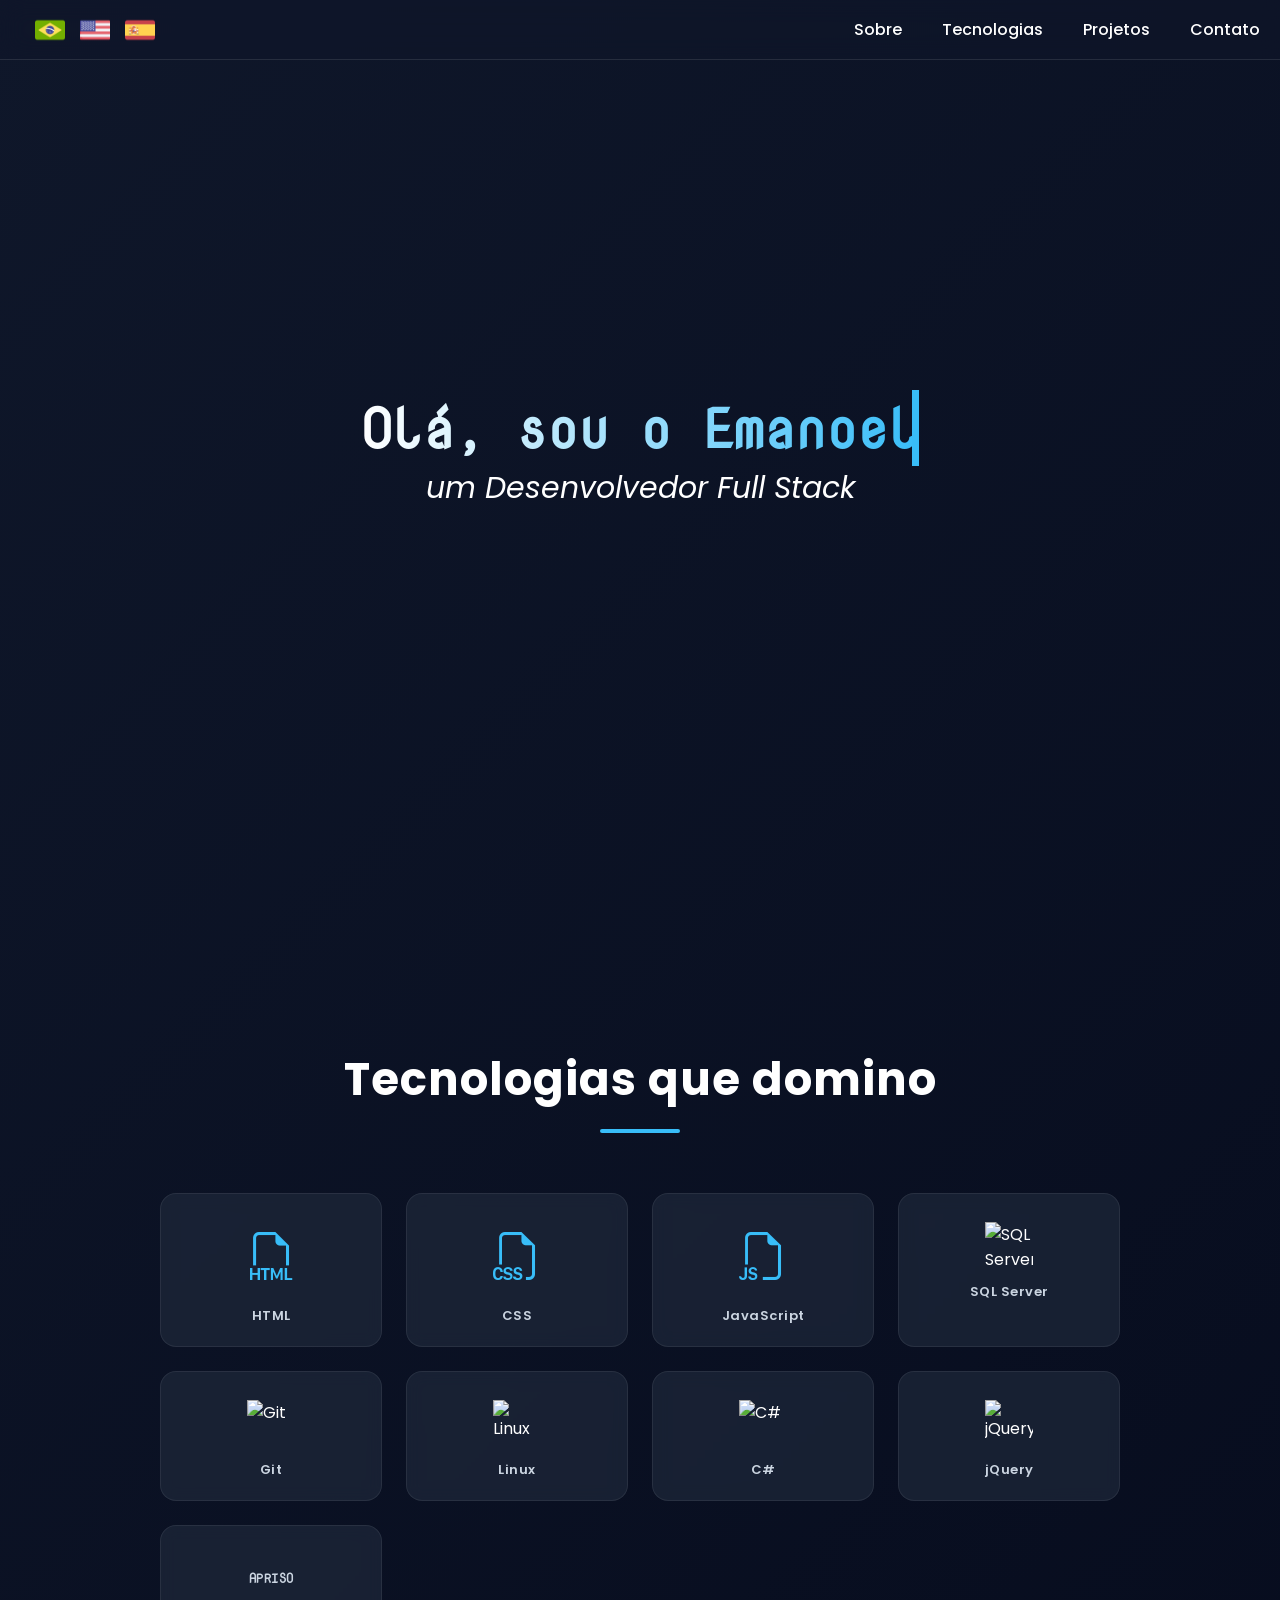
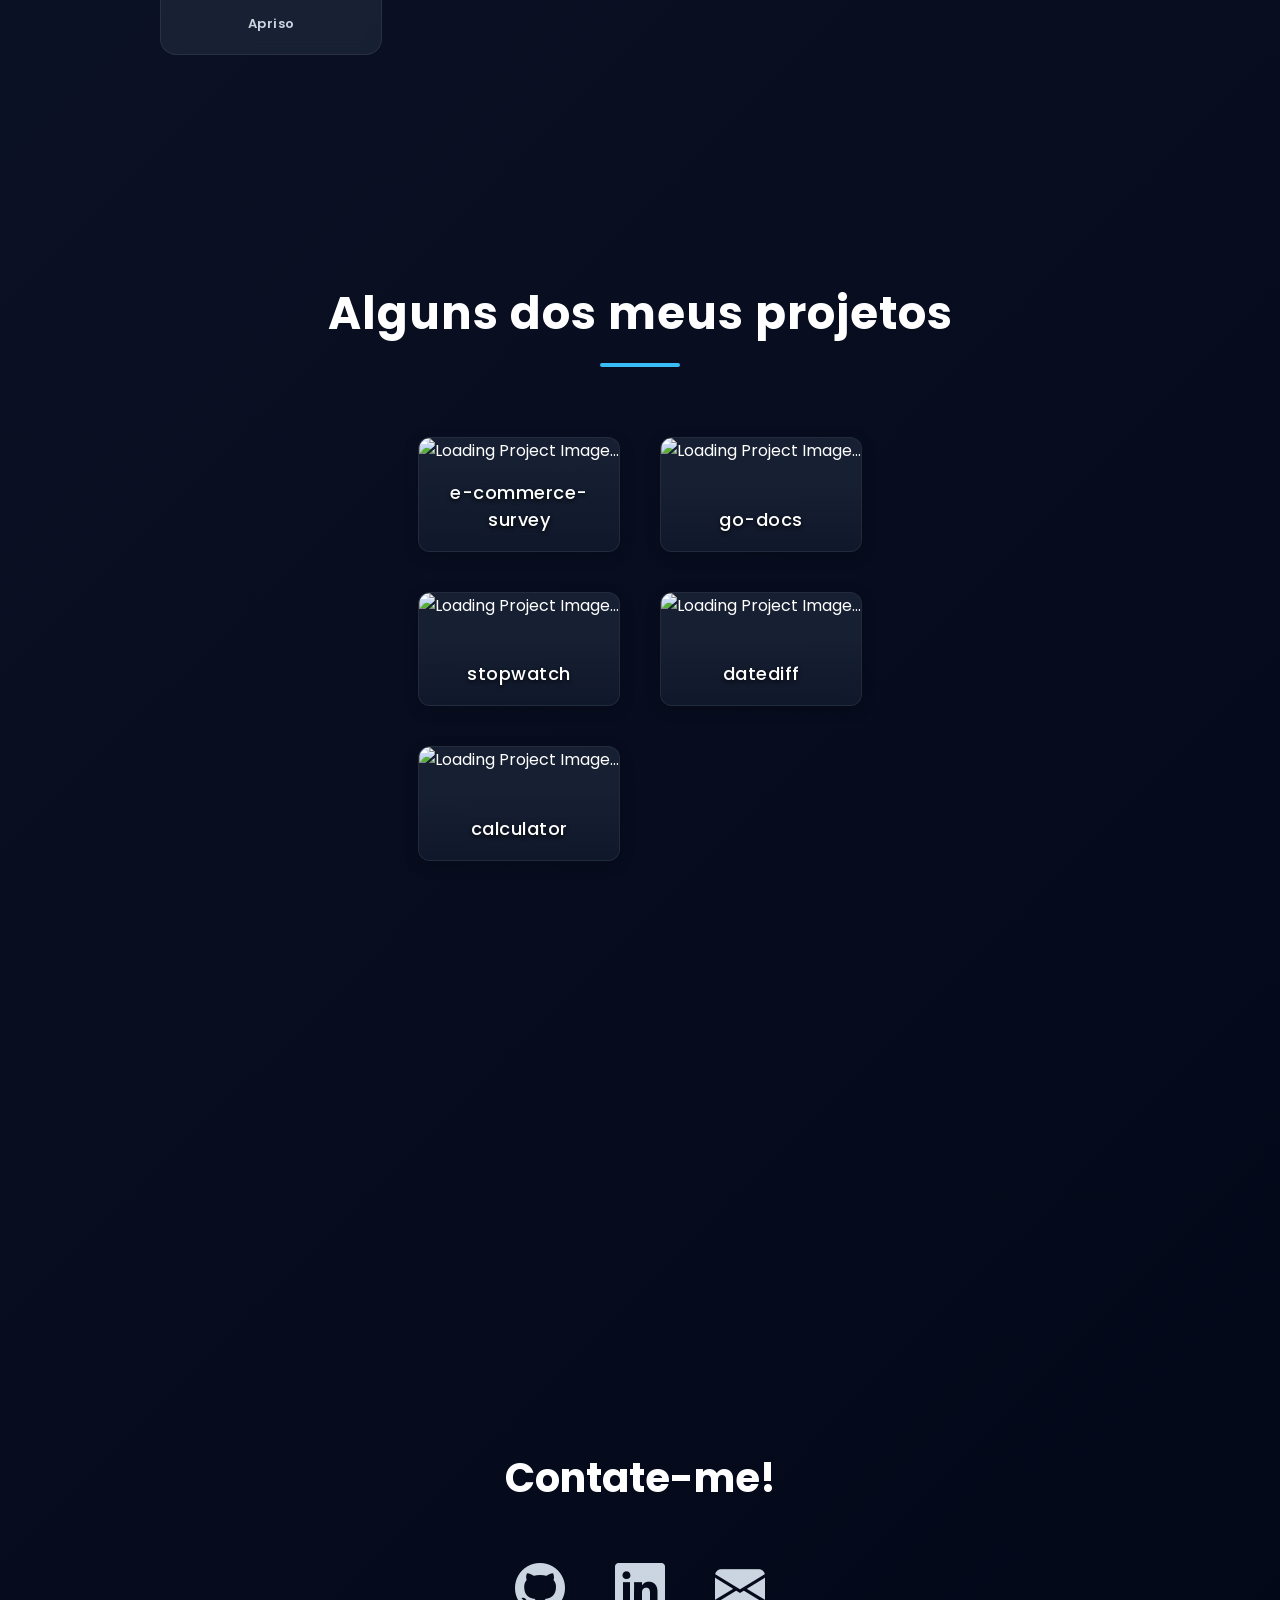
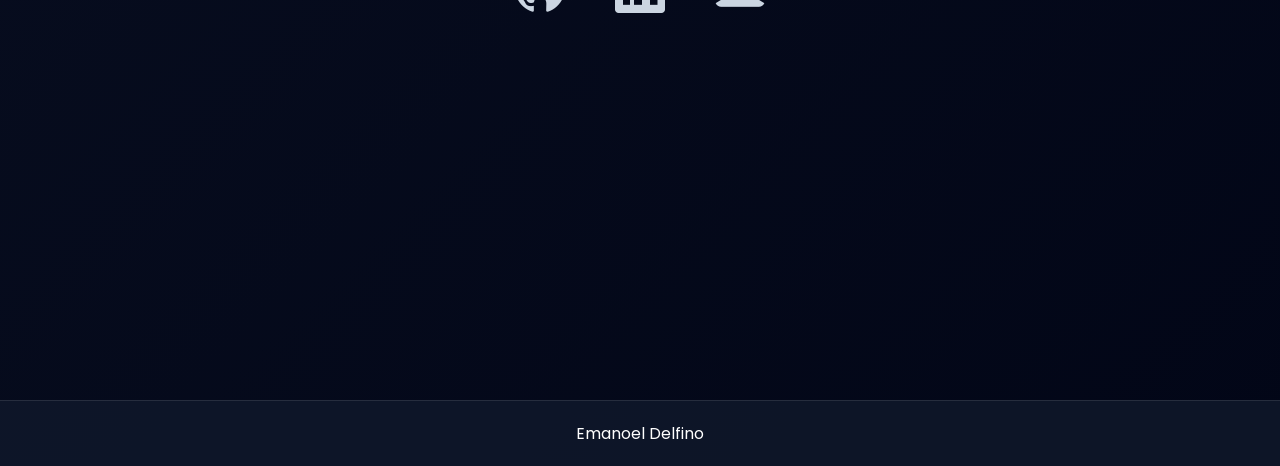
==== commit 7856b88c: "feat: add technologies section with dynamic JSON config - Add #technologies section to index.html wi" ====
--- a/index.html
+++ b/index.html
@@ -26,6 +26,7 @@
       </div>
       <ul class="nav-links">
         <li><a href="#about"></a></li>
+        <li><a href="#technologies"></a></li>
         <li><a href="#projects"></a></li>
         <li><a href="#contact"></a></li>
       </ul>
@@ -36,8 +37,13 @@
       <h1></h1>
       <h2></h2>
     </section>
+    <section id="technologies">
+      <h2 class="section-header" id="technologies-h2"></h2>
+      <div class="tech-grid">
+      </div>
+    </section>
     <section id="projects">
-      <h2 class="projects-section-header"></h2>
+      <h2 class="section-header projects-section-header"></h2>
       <div class="projects-grid">
       </div>
     </section>
--- a/style.css
+++ b/style.css
@@ -161,7 +161,8 @@
 
 #about,
 #contact,
-#projects {
+#projects,
+#technologies {
   background: transparent;
 }
 
@@ -176,32 +177,26 @@
   font-family: 'Nova Mono', monospace;
   position: relative;
   font-size: 55px;
-  width: max-content;
+  width: 0;
+  white-space: nowrap;
+  overflow: hidden;
   background: linear-gradient(90deg, #fff 0%, var(--accent-color) 100%);
   -webkit-background-clip: text;
   background-clip: text;
   -webkit-text-fill-color: transparent;
-}
-
-#about h1::before,
+  animation: typewriter var(--typewriterSpeed) steps(var(--typewriterChars)) 1s forwards;
+  margin: 0 auto;
+}
+
 #about h1::after {
   content: '';
   position: absolute;
+  right: 0;
   top: 0;
-  right: 0;
   bottom: 0;
-  left: 0;
-}
-
-h1::before {
-  background: var(--gray);
-  animation: typewriter var(--typewriterSpeed) steps(var(--typewriterChars)) 1s forwards;
-}
-
-h1::after {
   width: .125em;
-  background: black;
-  animation: typewriter var(--typewriterSpeed) steps(var(--typewriterChars)) 1s forwards, blink 750ms steps(var(--typewriterChars)) infinite;
+  background: var(--accent-color);
+  animation: blink 750ms steps(var(--typewriterChars)) infinite;
 }
 
 #about h2 {
@@ -216,7 +211,7 @@
 
 @keyframes typewriter {
   to {
-    left: 100%;
+    width: calc(var(--typewriterChars) * 1ch);
   }
 }
 
@@ -239,6 +234,25 @@
     opacity: 1;
     transform: translateY(0);
   }
+}
+
+.section-header {
+  color: white;
+  margin-bottom: 60px;
+  font-size: 45px;
+  text-align: center;
+  font-weight: 700;
+  letter-spacing: 1px;
+}
+
+.section-header::after {
+  content: '';
+  display: block;
+  width: 80px;
+  height: 4px;
+  background: var(--accent-color);
+  margin: 15px auto 0;
+  border-radius: 2px;
 }
 
 .projects-section-header {
@@ -260,6 +274,88 @@
   border-radius: 2px;
 }
 
+#technologies {
+  display: flex;
+  flex-direction: column;
+  align-items: center;
+  justify-content: center;
+  padding: 80px 40px;
+}
+
+.tech-grid {
+  display: grid;
+  grid-template-columns: repeat(6, 1fr);
+  gap: 24px;
+  max-width: 960px;
+  width: 100%;
+}
+
+.tech-card {
+  background: var(--card-bg);
+  border: 1px solid rgba(255, 255, 255, 0.07);
+  border-radius: 16px;
+  padding: 28px 20px 20px;
+  display: flex;
+  flex-direction: column;
+  align-items: center;
+  gap: 12px;
+  cursor: default;
+  transition: transform 0.3s cubic-bezier(0.175, 0.885, 0.32, 1.275),
+    box-shadow 0.3s ease,
+    border-color 0.3s ease;
+  backdrop-filter: blur(8px);
+  -webkit-backdrop-filter: blur(8px);
+}
+
+.tech-card:hover {
+  transform: translateY(-8px);
+  box-shadow: 0 0 24px rgba(56, 189, 248, 0.25);
+  border-color: rgba(56, 189, 248, 0.4);
+}
+
+.tech-card i {
+  font-size: 48px;
+  color: var(--accent-color);
+  transition: filter 0.3s ease;
+}
+
+.tech-card:hover i {
+  filter: drop-shadow(0 0 8px rgba(56, 189, 248, 0.7));
+}
+
+.tech-card img {
+  width: 48px;
+  height: 48px;
+  object-fit: contain;
+  transition: filter 0.3s ease;
+}
+
+.tech-card:hover img {
+  filter: drop-shadow(0 0 8px rgba(56, 189, 248, 0.5));
+}
+
+.tech-card span {
+  font-size: 13px;
+  font-weight: 600;
+  color: #cbd5e1;
+  letter-spacing: 0.5px;
+  text-align: center;
+}
+
+.tech-text {
+  font-family: 'Nova Mono', monospace;
+  font-size: 20px;
+  font-weight: 700;
+  color: var(--accent-color);
+  letter-spacing: 1px;
+  text-align: center;
+  line-height: 48px;
+  height: 48px;
+  display: flex;
+  align-items: center;
+  justify-content: center;
+}
+
 #contact ul {
   display: flex;
   flex-direction: row;
@@ -325,6 +421,7 @@
   display: flex;
   flex-direction: column;
   height: 100%;
+  position: relative;
 }
 
 .project-tile p {
@@ -334,13 +431,17 @@
   font-size: 18px;
   letter-spacing: 0.5px;
   background: linear-gradient(to top, rgba(15, 23, 42, 0.9), transparent);
-  margin-top: -50px;
-  position: relative;
+  margin: 0;
+  position: absolute;
+  bottom: 0;
+  left: 0;
+  width: 100%;
   z-index: 10;
   text-shadow: 0 2px 4px rgba(0, 0, 0, 0.8);
 }
 
 .project-tile a img {
+  display: block;
   width: 100%;
   aspect-ratio: 16/9;
   object-fit: cover;
@@ -382,6 +483,16 @@
   .project-tile a img {
     width: inherit;
   }
+
+  .tech-grid {
+    grid-template-columns: repeat(4, 1fr);
+  }
+}
+
+@media (max-width: 1150px) {
+  .tech-grid {
+    grid-template-columns: repeat(3, 1fr);
+  }
 }
 
 @media (max-width: 1150px) {
@@ -400,13 +511,19 @@
   }
 
   #about h2,
+  .section-header,
   .projects-section-header,
   #contact h2 {
     font-size: 25px;
   }
 
+  .section-header,
   .projects-section-header {
     margin-bottom: 50px;
+  }
+
+  .tech-grid {
+    grid-template-columns: repeat(2, 1fr);
   }
 
   .project-tile {
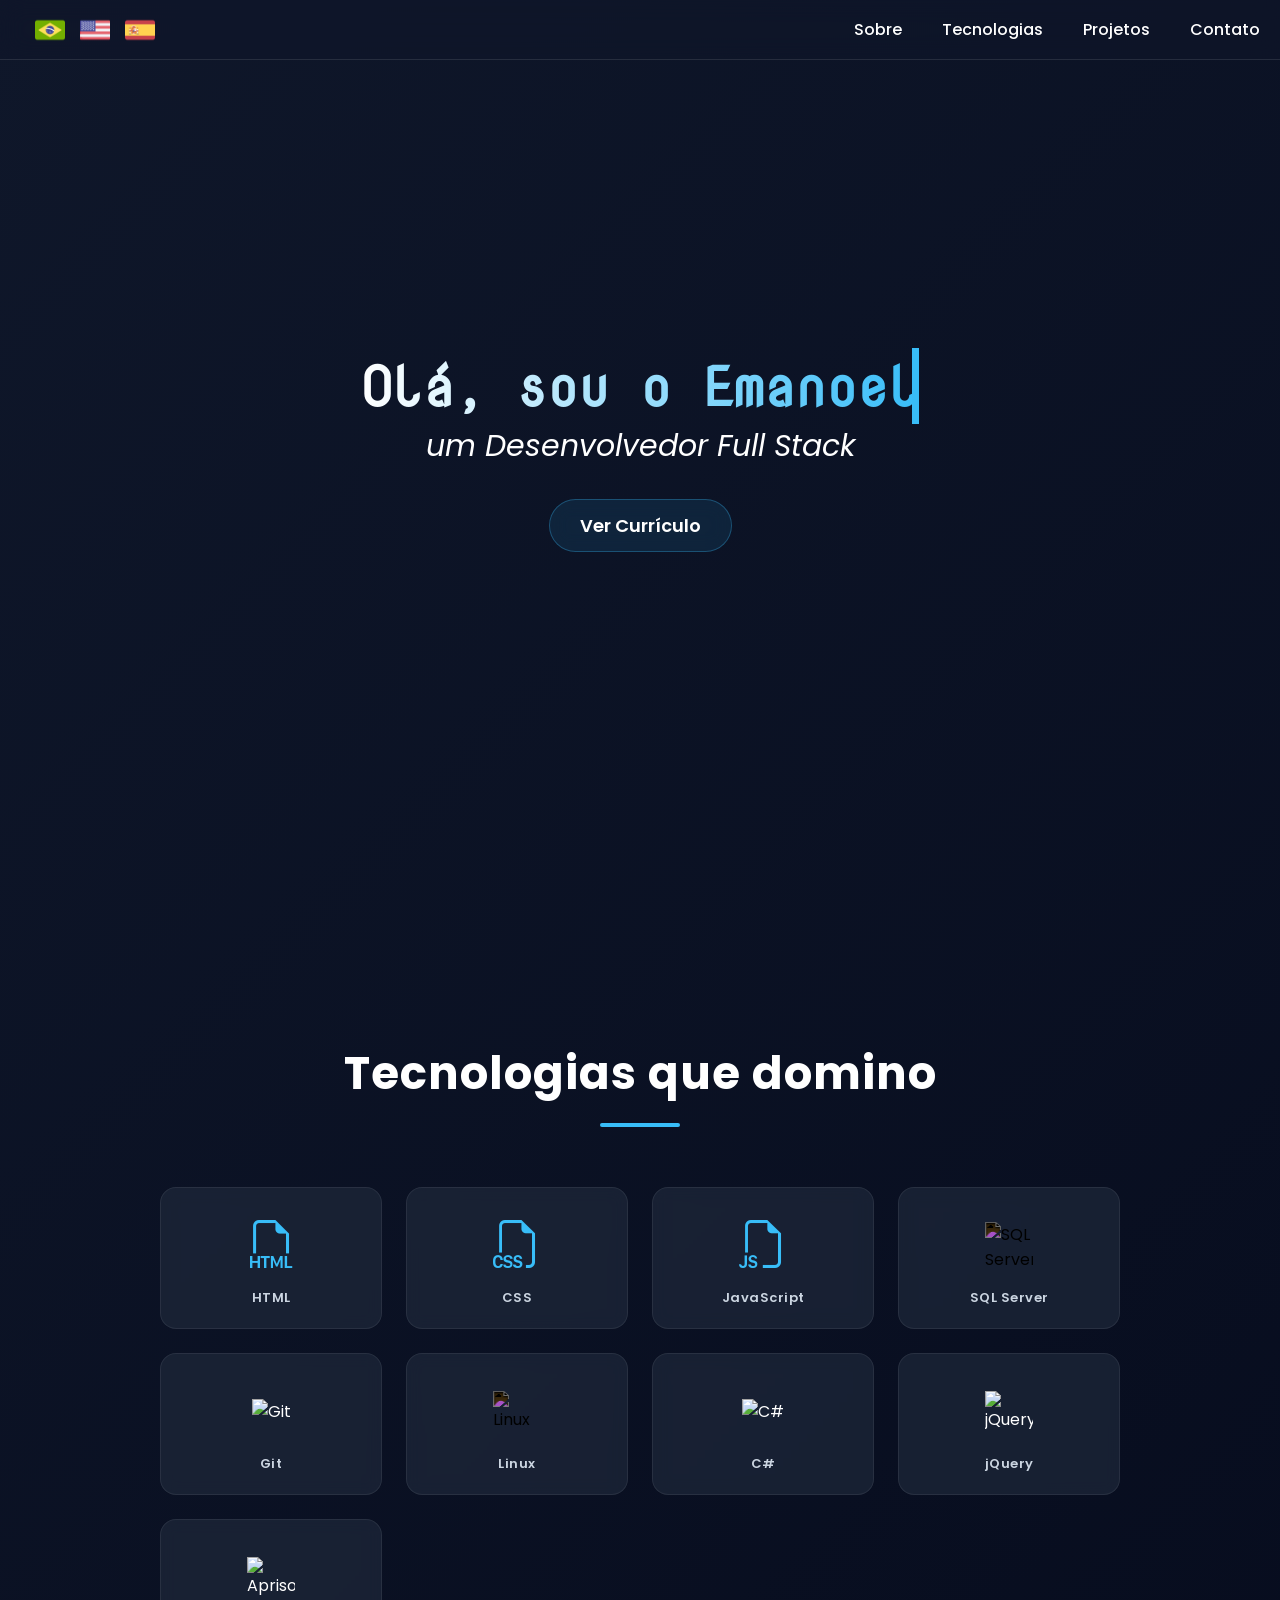
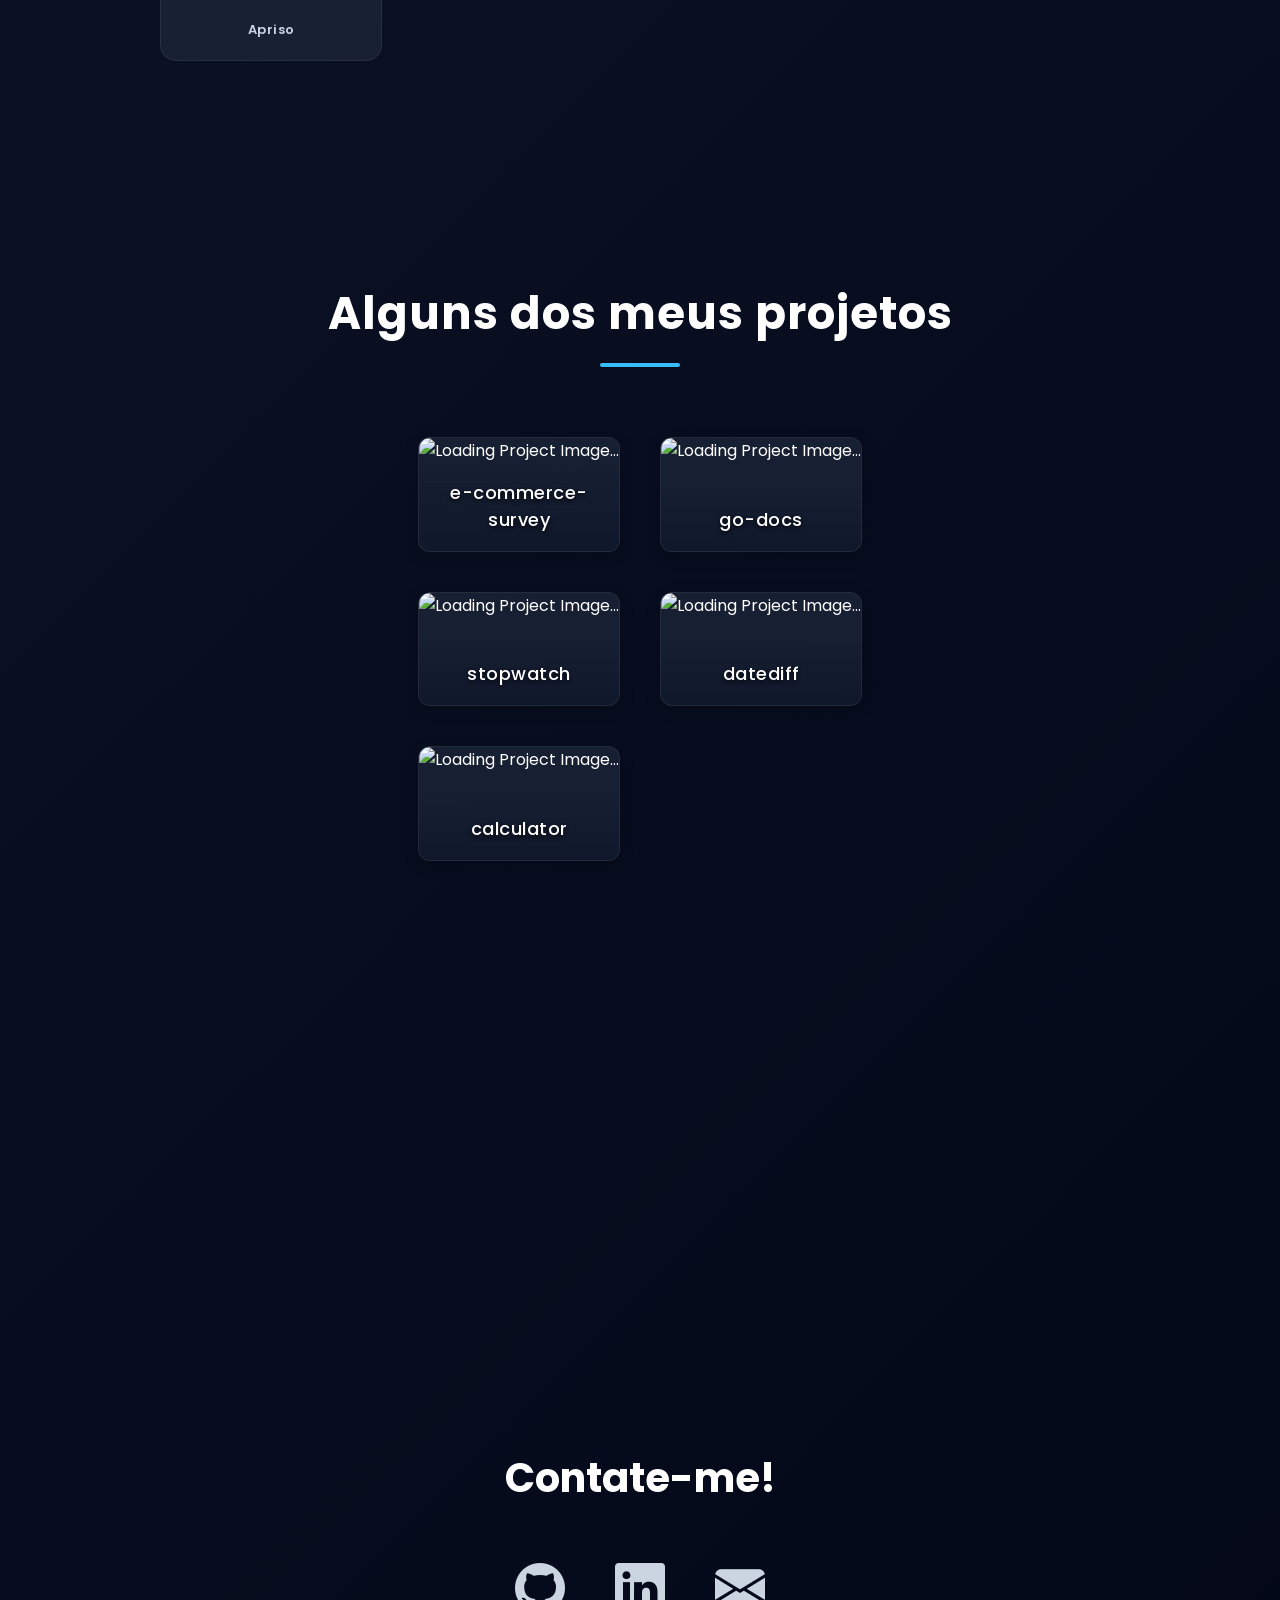
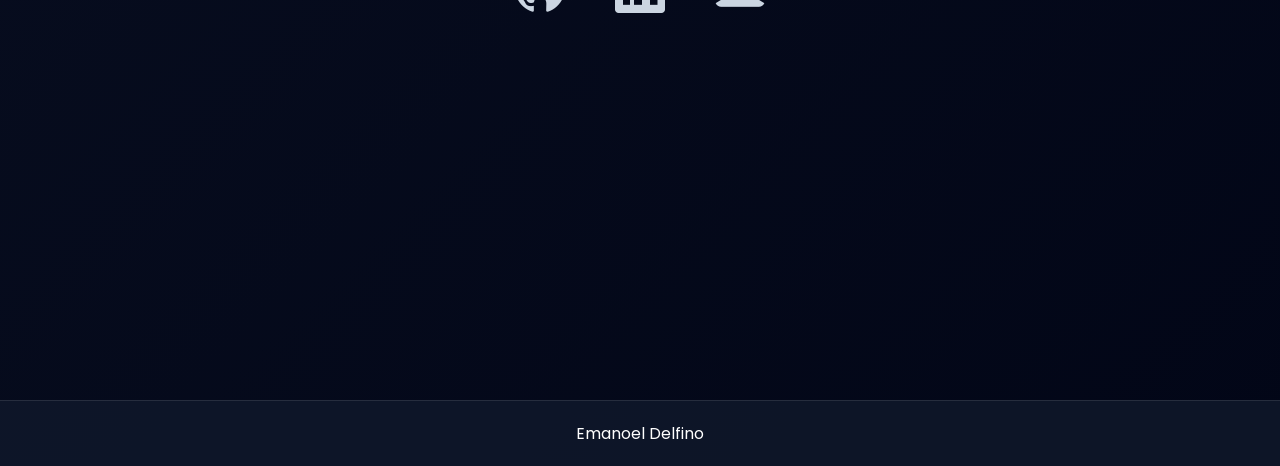
==== commit ad8c8bfa: "feat: add resume button to landing page and replace resume content with canva embed" ====
--- a/index.html
+++ b/index.html
@@ -36,6 +36,7 @@
     <section id="about">
       <h1></h1>
       <h2></h2>
+      <a href="resume.html" class="resume-btn" data-i18n="resume"></a>
     </section>
     <section id="technologies">
       <h2 class="section-header" id="technologies-h2"></h2>
--- a/style.css
+++ b/style.css
@@ -236,6 +236,33 @@
   }
 }
 
+.resume-btn {
+  display: inline-block;
+  margin-top: 30px;
+  padding: 12px 30px;
+  font-size: 18px;
+  font-weight: 600;
+  color: white;
+  background: rgba(56, 189, 248, 0.1);
+  border: 1px solid rgba(56, 189, 248, 0.3);
+  border-radius: 50px;
+  backdrop-filter: blur(10px);
+  -webkit-backdrop-filter: blur(10px);
+  transition: all 0.3s ease;
+  opacity: 0;
+  transform: translateY(2rem);
+  animation: fadeInUp 2s ease calc(var(--typewriterSpeed) + 2.5s) forwards;
+  cursor: pointer;
+  text-decoration: none;
+}
+
+.resume-btn:hover {
+  background: var(--accent-color);
+  color: #0f172a;
+  box-shadow: 0 0 20px rgba(56, 189, 248, 0.4);
+  transform: translateY(-5px);
+}
+
 .section-header {
   color: white;
   margin-bottom: 60px;
@@ -317,6 +344,15 @@
   font-size: 48px;
   color: var(--accent-color);
   transition: filter 0.3s ease;
+  display: block;
+}
+
+.tech-icon-wrapper {
+  width: 100%;
+  height: 60px;
+  display: flex;
+  align-items: center;
+  justify-content: center;
 }
 
 .tech-card:hover i {
@@ -324,10 +360,13 @@
 }
 
 .tech-card img {
-  width: 48px;
-  height: 48px;
+  max-width: 48px;
+  max-height: 48px;
+  width: auto;
+  height: auto;
   object-fit: contain;
   transition: filter 0.3s ease;
+  display: block;
 }
 
 .tech-card:hover img {
@@ -344,13 +383,11 @@
 
 .tech-text {
   font-family: 'Nova Mono', monospace;
-  font-size: 20px;
+  font-size: 18px;
   font-weight: 700;
   color: var(--accent-color);
   letter-spacing: 1px;
   text-align: center;
-  line-height: 48px;
-  height: 48px;
   display: flex;
   align-items: center;
   justify-content: center;
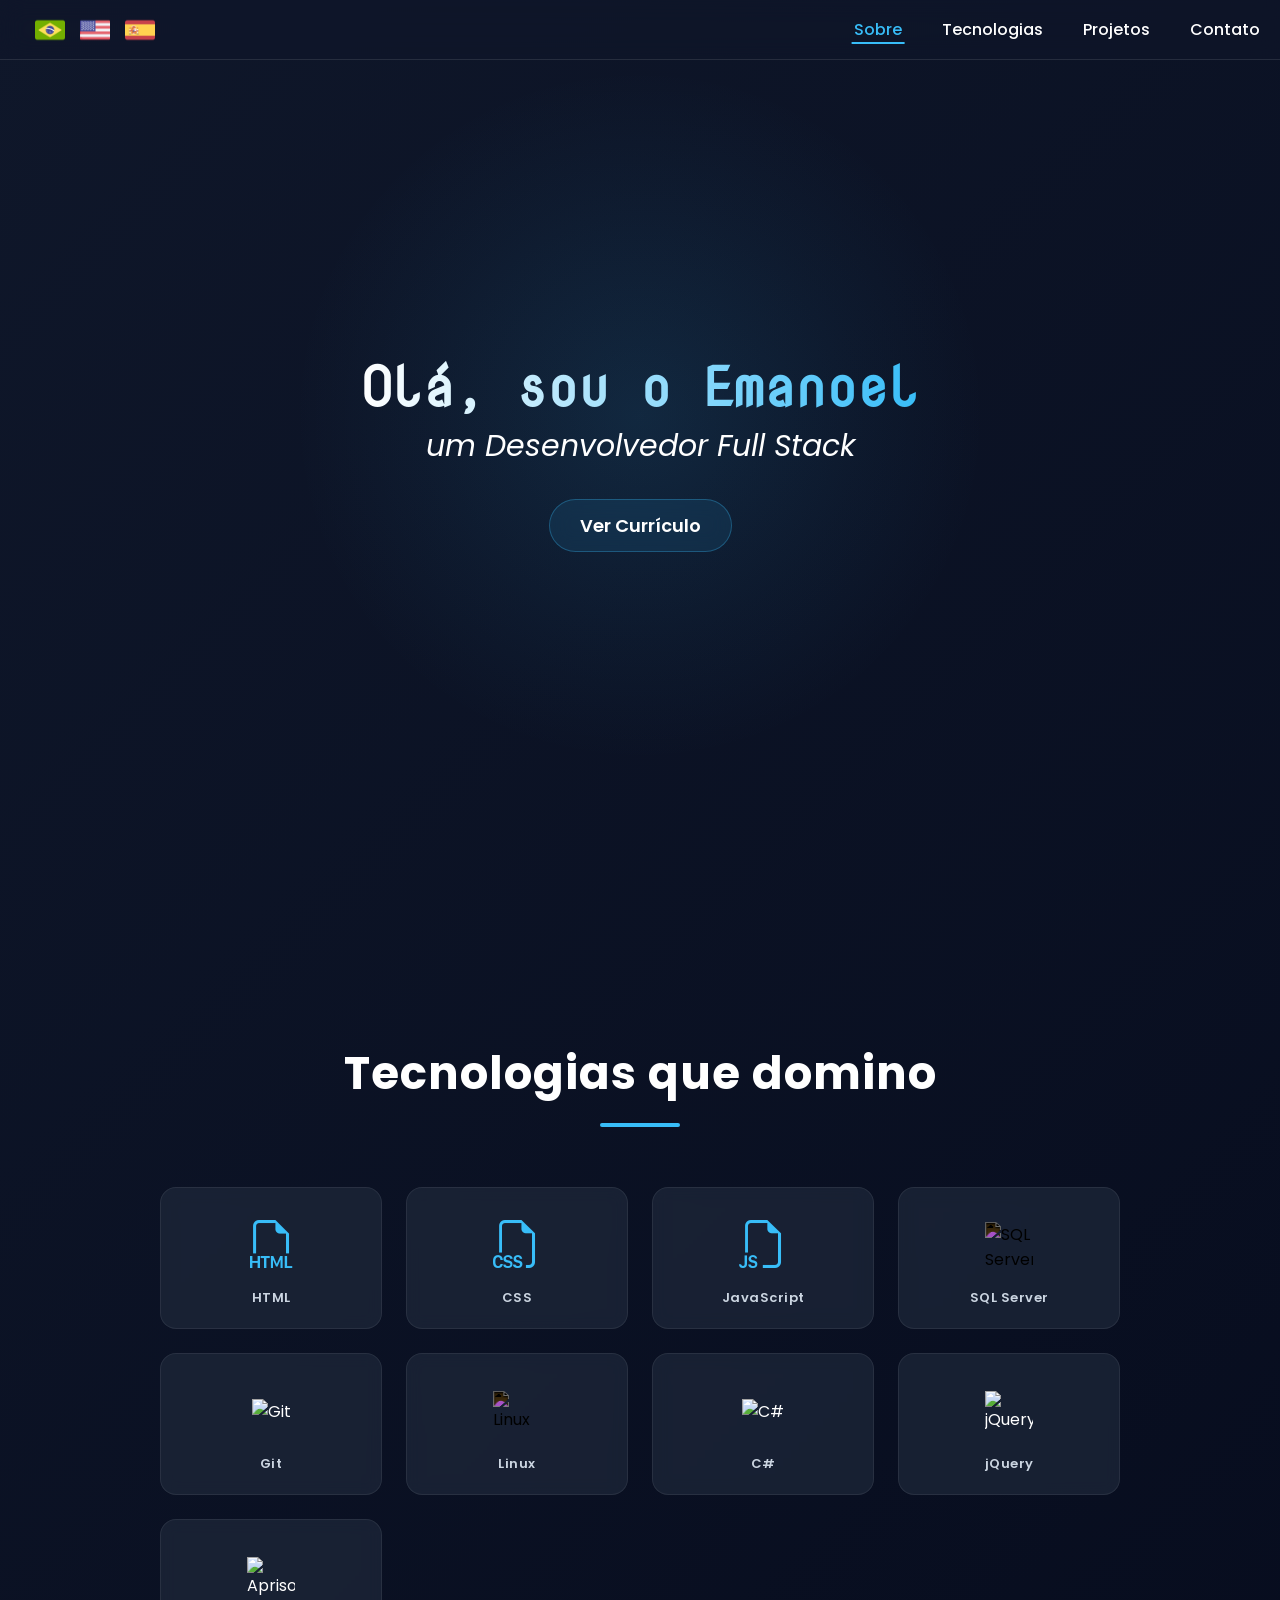
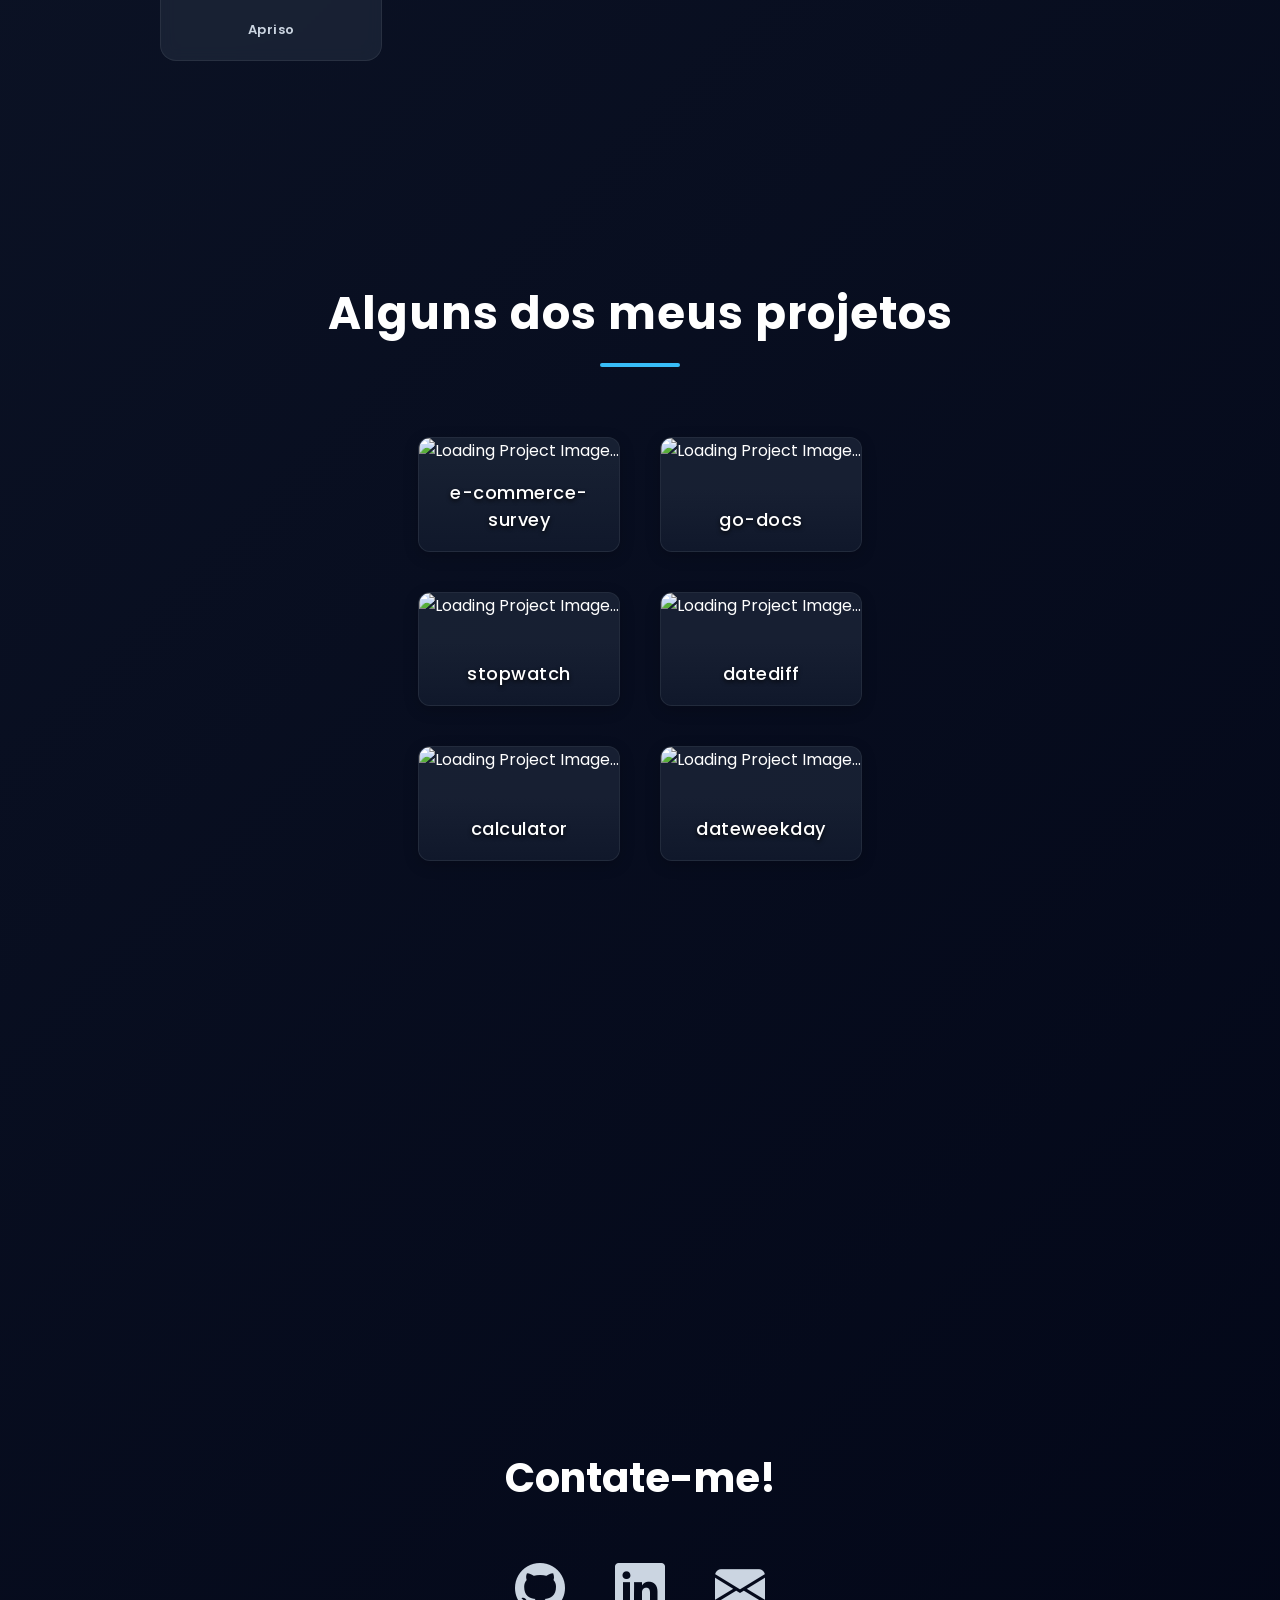
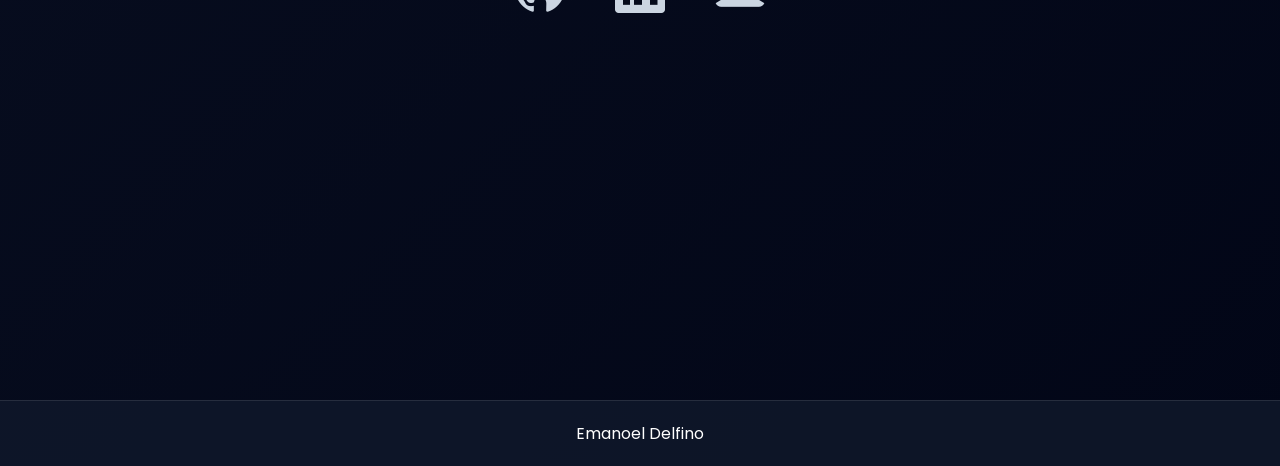
==== commit 976d0325: "ux: improve hero, scroll reveal, active nav, flag hover, css cleanup" ====
--- a/index.html
+++ b/index.html
@@ -39,17 +39,17 @@
       <a href="resume.html" class="resume-btn" data-i18n="resume"></a>
     </section>
     <section id="technologies">
-      <h2 class="section-header" id="technologies-h2"></h2>
-      <div class="tech-grid">
+      <h2 class="section-header reveal" id="technologies-h2"></h2>
+      <div class="tech-grid reveal">
       </div>
     </section>
     <section id="projects">
-      <h2 class="section-header projects-section-header"></h2>
-      <div class="projects-grid">
+      <h2 class="section-header reveal"></h2>
+      <div class="projects-grid reveal">
       </div>
     </section>
     <section id="contact">
-      <h2></h2>
+      <h2 class="reveal"></h2>
       <ul>
         <li>
           <a id="profile-link" href="https://github.com/emanoeldelfino" target="_blank"><i class="bi bi-github"></i></a>
--- a/style.css
+++ b/style.css
@@ -5,8 +5,6 @@
   --bg-gradient: linear-gradient(135deg, #0f172a 0%, #020617 100%);
   --accent-color: #38bdf8;
   --card-bg: rgba(30, 41, 59, 0.7);
-  --typewriterSpeed: 4s;
-  --typewriterChars: 0;
 }
 
 * {
@@ -120,6 +118,14 @@
   width: 60%;
 }
 
+nav ul li a.active {
+  color: var(--accent-color);
+}
+
+nav ul li a.active::after {
+  width: 60%;
+}
+
 footer a {
   color: cyan;
 }
@@ -133,14 +139,15 @@
 }
 
 .flag {
-  height: 15px;
   cursor: pointer;
   height: 30px;
   width: auto;
+  transition: transform 0.2s ease, filter 0.2s ease;
 }
 
 .flag:hover {
-  filter: brightness(.6);
+  transform: scale(1.15);
+  filter: drop-shadow(0 0 6px rgba(56, 189, 248, 0.5));
 }
 
 .languages {
@@ -157,6 +164,30 @@
   flex-direction: column;
   align-items: center;
   text-align: center;
+  position: relative;
+  overflow: hidden;
+}
+
+#about::before {
+  content: '';
+  position: absolute;
+  top: 50%;
+  left: 50%;
+  transform: translate(-50%, -55%);
+  width: 700px;
+  height: 700px;
+  background: radial-gradient(ellipse at center, rgba(56, 189, 248, 0.12) 0%, rgba(56, 189, 248, 0.04) 45%, transparent 70%);
+  pointer-events: none;
+  z-index: 0;
+  border-radius: 50%;
+  animation: glowPulse 6s ease-in-out infinite;
+}
+
+#about h1,
+#about h2,
+#about .resume-btn {
+  position: relative;
+  z-index: 1;
 }
 
 #about,
@@ -175,28 +206,15 @@
 
 #about h1 {
   font-family: 'Nova Mono', monospace;
-  position: relative;
   font-size: 55px;
-  width: 0;
-  white-space: nowrap;
-  overflow: hidden;
   background: linear-gradient(90deg, #fff 0%, var(--accent-color) 100%);
   -webkit-background-clip: text;
   background-clip: text;
   -webkit-text-fill-color: transparent;
-  animation: typewriter var(--typewriterSpeed) steps(var(--typewriterChars)) 1s forwards;
   margin: 0 auto;
-}
-
-#about h1::after {
-  content: '';
-  position: absolute;
-  right: 0;
-  top: 0;
-  bottom: 0;
-  width: .125em;
-  background: var(--accent-color);
-  animation: blink 750ms steps(var(--typewriterChars)) infinite;
+  opacity: 0;
+  transform: translateY(1.5rem);
+  animation: fadeInUp 0.7s ease 0.2s forwards;
 }
 
 #about h2 {
@@ -205,34 +223,28 @@
   font-style: italic;
   font-weight: 400;
   opacity: 0;
-  transform: translateY(3rem);
-  animation: fadeInUp 2s ease calc(var(--typewriterSpeed) + 2s) forwards;
-}
-
-@keyframes typewriter {
-  to {
-    width: calc(var(--typewriterChars) * 1ch);
-  }
-}
-
-@keyframes blink {
-  25% {
-    opacity: 0.5;
-  }
-
-  50% {
-    opacity: 0;
-  }
-
-  75% {
-    opacity: 0.5;
-  }
+  transform: translateY(1.5rem);
+  animation: fadeInUp 0.7s ease 0.55s forwards;
 }
 
 @keyframes fadeInUp {
   to {
     opacity: 1;
     transform: translateY(0);
+  }
+}
+
+@keyframes glowPulse {
+
+  0%,
+  100% {
+    opacity: 0.8;
+    transform: translate(-50%, -55%) scale(1);
+  }
+
+  50% {
+    opacity: 1;
+    transform: translate(-50%, -55%) scale(1.08);
   }
 }
 
@@ -250,8 +262,8 @@
   -webkit-backdrop-filter: blur(10px);
   transition: all 0.3s ease;
   opacity: 0;
-  transform: translateY(2rem);
-  animation: fadeInUp 2s ease calc(var(--typewriterSpeed) + 2.5s) forwards;
+  transform: translateY(1.5rem);
+  animation: fadeInUp 0.7s ease 0.9s forwards;
   cursor: pointer;
   text-decoration: none;
 }
@@ -282,24 +294,7 @@
   border-radius: 2px;
 }
 
-.projects-section-header {
-  color: white;
-  margin-bottom: 60px;
-  font-size: 45px;
-  text-align: center;
-  font-weight: 700;
-  letter-spacing: 1px;
-}
-
-.projects-section-header::after {
-  content: '';
-  display: block;
-  width: 80px;
-  height: 4px;
-  background: var(--accent-color);
-  margin: 15px auto 0;
-  border-radius: 2px;
-}
+/* .projects-section-header merged into .section-header */
 
 #technologies {
   display: flex;
@@ -500,6 +495,18 @@
   color: #cbd5e1;
 }
 
+/* Scroll reveal */
+.reveal {
+  opacity: 0;
+  transform: translateY(40px);
+  transition: opacity 0.65s ease, transform 0.65s ease;
+}
+
+.reveal.visible {
+  opacity: 1;
+  transform: translateY(0);
+}
+
 .hamburger-menu {
   font-size: 25px;
   cursor: pointer;
